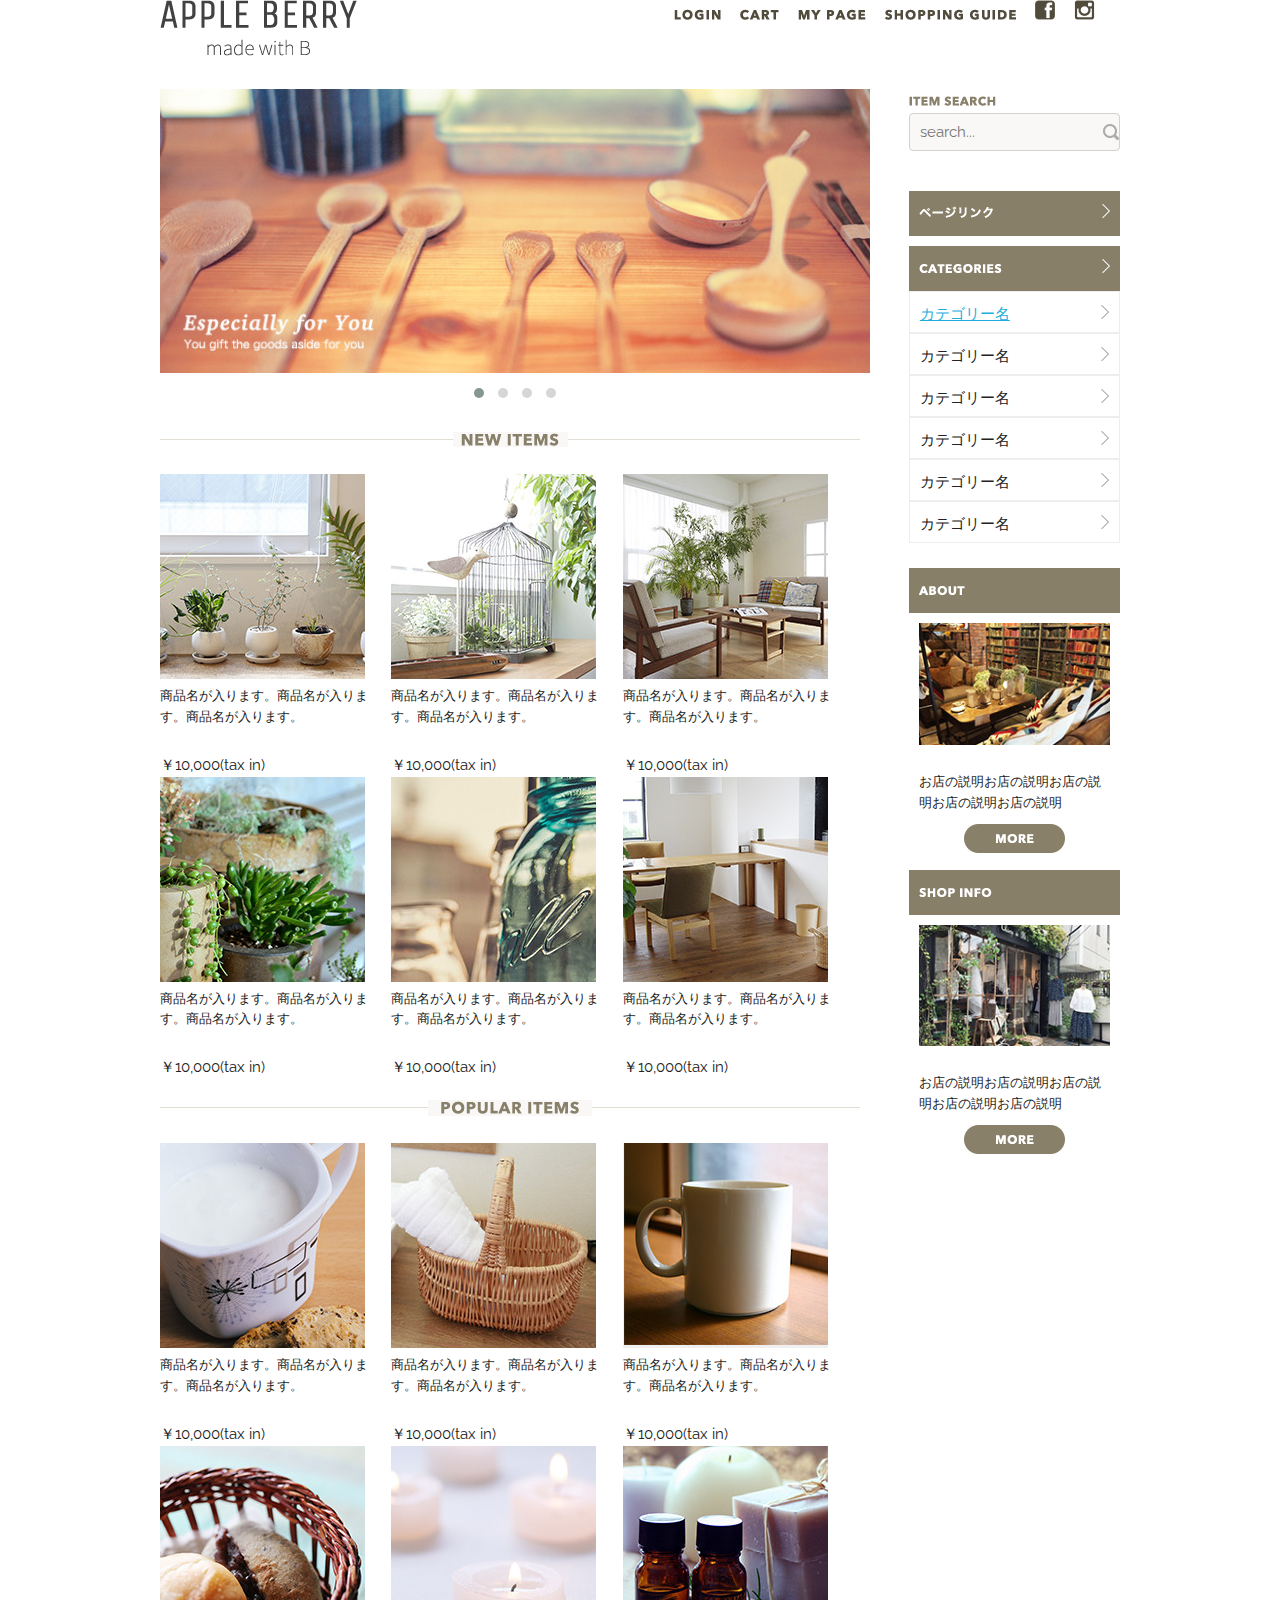
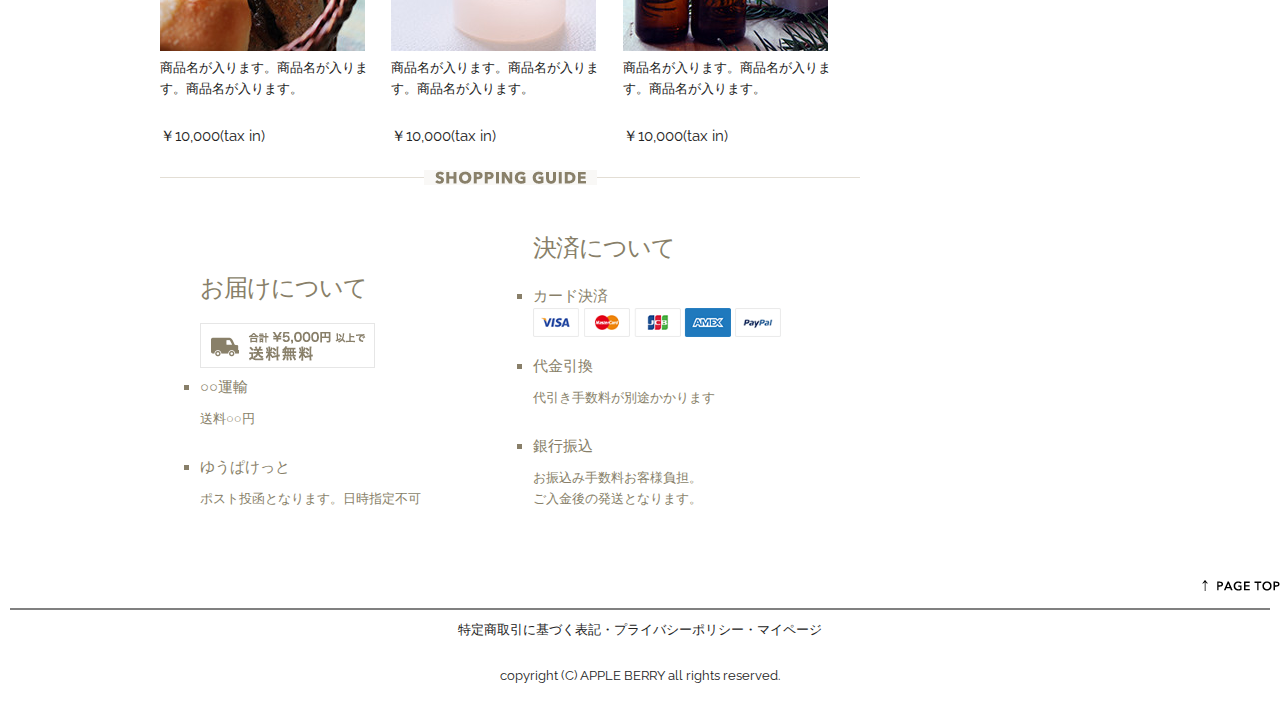
==== index.html @ 7ee8be61 "lesson9 up" ====
<!DOCTYPE html>
<html lang="ja">
<head>

  <!-- Basic Page Needs
  –––––––––––––––––––––––––––––––––––––––––––––––––– -->
  <meta charset="utf-8">
  <title>APPLE BERRY_toppage</title>
  <meta name="description" content="APPLE BERRY Shopping-site">
  <meta name="author" content="">

  <!-- Mobile Specific Metas
  –––––––––––––––––––––––––––––––––––––––––––––––––– -->
  <meta name="viewport" content="width=device-width, initial-scale=1">

  <!-- FONT
  –––––––––––––––––––––––––––––––––––––––––––––––––– -->
  <link href="//fonts.googleapis.com/css?family=Raleway:400,300,600" rel="stylesheet" type="text/css">

  <!-- CSS
  –––––––––––––––––––––––––––––––––––––––––––––––––– -->
  <link rel="stylesheet" href="css/normalize.css">
  <link rel="stylesheet" href="css/skeleton.css">
  <link rel="stylesheet" href="css/shopping.css">

  <!-- Favicon
  –––––––––––––––––––––––––––––––––––––––––––––––––– -->
  <link rel="icon" type="image/png" href="images/favicon.png">
  
 <!-- Owl Carousel CSS -->  
<link rel="stylesheet" href="owlcarousel/assets/owl.carousel.min.css">
<link rel="stylesheet" href="owlcarousel/assets/owl.theme.default.min.css">

<!-- JQ-->
<script type="text/javascript" src="https://ajax.googleapis.com/ajax/libs/jquery/1.10.2/jquery.min.js"></script>
<!-- Owl Carousel JS -->
  <script src="owlcarousel/owl.carousel.min.js"></script>
<!-- js-->
  <script src="shopping.js"></script>

</head>



<body>
<header>
  <div id="header_in" class="container">
    <div class="row">
      
    <div class="six columns logo">
      <h1><a href="index.html"><img class="u-max-full-width" src="images/top/logo.png" alt="APPLE BERRY" srcset="images/top_sp/logo@2x.png" /></a></h1>
        </div>
        
        
    <div class="six columns menu">
      
      <div class="pc_menu">
        <ul class="pc_menu_li">
            <li class="menubar"><img src="images/top/menu_login.png" alt="login"></li>
            <li class="menubar"><img src="images/top/menu_cart.png" alt="cart"></li>
            <li class="menubar"><img src="images/top/menu_mypage.png" alt="mypage"></li>
            <li class="menubar"><img src="images/top/menu_guide.png" alt="guide"></li>
            <li class="menubar"><img src="images/top/facebook.png" alt="facebook"></li>
            <li class="menubar"><img src="images/top/insta.png" alt="instagram"></li>
          </ul>
      </div>
      
      <div class="sp_menu">
        <ul class="sp_menu_li">
       <li class="menubar"><img src="images/top_sp/fb@2x.png" alt="facebook"></li>
       <li class="menubar"><img src="images/top_sp/insta@2x.png" alt="instagram"></li>
       <li class="menubar"><img src="images/top_sp/menu_icon@2x.png" alt="menu"></li>
      </ul>
      </div>
      
    </div> <!-- menu-->
    </div>
  </div>
 
 
    <div class="container">
    <div class="row">
    <div id="main_contents" class="nine columns">
      
      <div class="owl-carousel owl-theme">
      <div id="main_cover"><img src="images/top/ca_banner.jpg" alt="main_cover"></div>
      <div id="main_cover"><img src="images/top/ca_banner.jpg" alt="main_cover"></div>
      <div id="main_cover"><img src="images/top/ca_banner.jpg" alt="main_cover"></div>
      <div id="main_cover"><img src="images/top/ca_banner.jpg" alt="main_cover"></div>
      </div> <!--owl-->
      
      <div id="pc_new_items">
         <img src="images/top/title_newitems.png" alt="new_items">
      </div>
      
     <div id="sp_new_items">
         <img src="images/top_sp/title_new_item@2x.png" alt="new_items">
      </div>
      
          
     <div id="new_itempics">
     <div class="items_pic1">
        <img class="u-max-full-width" src="images/top/item_01.jpg" alt="商品1">
        <p>商品名が入ります。商品名が入ります。商品名が入ります。</p>
        <div class="price_tag">￥10,000(tax in)</div>
      </div>
      
      <div class="items_pic1">
        <img class="u-max-full-width" src="images/top/item_02.jpg" alt="商品2">
        <p>商品名が入ります。商品名が入ります。商品名が入ります。</p>
        <div class="price_tag">￥10,000(tax in)</div>
      </div>
      
        <div class="items_pic1">
        <img class="u-max-full-width" src="images/top/item_03.jpg" alt="商品3">

        <p>商品名が入ります。商品名が入ります。商品名が入ります。</p>
        <div class="price_tag">￥10,000(tax in)</div>
        </div>
     
     <!-- 2段目 -->
     <div class="items_pic2">
        <img class="u-max-full-width" src="images/top/item_04.jpg" alt="商品4">

        <p>商品名が入ります。商品名が入ります。商品名が入ります。</p>
        <div class="price_tag">￥10,000(tax in)</div>
      </div>
      
      <div class="items_pic2">
        <img class="u-max-full-width" src="images/top/item_05.jpg" alt="商品5">

        <p>商品名が入ります。商品名が入ります。商品名が入ります。</p>
        <div class="price_tag">￥10,000(tax in)</div>
      </div>
        
        <div class="items_pic2">
        <img class="u-max-full-width" src="images/top/item_06.jpg" alt="商品6">

        <p>商品名が入ります。商品名が入ります。商品名が入ります。</p>
        <div class="price_tag">￥10,000(tax in)</div>
        </div>
     </div> <!-- newitempics -->
      
      
      <div id="pc_popular_items">
          <img src="images/top/title_popular.png" alt="popular_items">
          </div>
          
      <div id="sp_popular_items">
         <img src="images/top_sp/title_popular@2x.png" alt="popular_items">
      </div>
          
     <div id="popular_itempics">
     <div class="popular_pic1">
        <img class="u-max-full-width" src="images/top/item_07.jpg" alt="商品7">

        <p>商品名が入ります。商品名が入ります。商品名が入ります。</p>
        <div class="price_tag">￥10,000(tax in)</div>
      </div>
      
      <div class="popular_pic1">
        <img class="u-max-full-width" src="images/top/item_08.jpg" alt="商品8">

        <p>商品名が入ります。商品名が入ります。商品名が入ります。</p>
        <div class="price_tag">￥10,000(tax in)</div>
      </div>
      
        <div class="popular_pic1">
        <img class="u-max-full-width" src="images/top/item_09.jpg" alt="商品9">

        <p>商品名が入ります。商品名が入ります。商品名が入ります。</p>
        <div class="price_tag">￥10,000(tax in)</div>
       </div>
       
     <!-- 2段目 -->
     <div class="popular_pic2">
        <img class="u-max-full-width" src="images/top/item_10.jpg" alt="商品10">

        <p>商品名が入ります。商品名が入ります。商品名が入ります。</p>
        <div class="price_tag">￥10,000(tax in)</div>
      </div>
      
      <div class="popular_pic2"> 
        <img class="u-max-full-width" src="images/top/item_11.jpg" alt="商品11">

        <p>商品名が入ります。商品名が入ります。商品名が入ります。</p>
        <div class="price_tag">￥10,000(tax in)</div>
      </div>
      
        <div class="popular_pic2">
        <img class="u-max-full-width" src="images/top/item_12.jpg" alt="商品12">

        <p>商品名が入ります。商品名が入ります。商品名が入ります。</p>
        <div class="price_tag">￥10,000(tax in)</div>
        </div>
        
     </div> <!-- popularitempics -->
      
      
      <div id="pc_shopping_guide">
          <img src="images/top/title_guide.png" alt="guide">
          </div>
          
      <div id="sp_shopping_guide">
         <img src="images/top_sp/title_guide@2x.png" alt="guide">
      </div>
          
          <div class="sent">
            <h3 class="guidetitle">お届けについて</h3>
            <img class="u-max-full-width" src="images/top/otodoke_banner.png" alt="otodoke">
            
            <ul class="li_square">
              <li>○○運輸</li>
              <p>送料○○円</p>
              
              <li>ゆうぱけっと</li>
              <p>ポスト投函となります。日時指定不可</p>
            </ul>
          </div>
          
          <div class="pay">
            <h3 class="guidetitle">決済について</h3>
            <ul class="li_square">
              <li>カード決済
              <div><img class="u-max-full-width" src="images/top/cards.png" alt="cards"></div>
              </li>
              <li>代金引換</li>
              <p>代引き手数料が別途かかります</p>
              <li>銀行振込</li>
              <p>お振込み手数料お客様負担。<br>
              ご入金後の発送となります。</p>
            </ul>
          </div>
          
      
      </div>  <!-- main_contents-->
      
      

    <div id="side_bar" class="three columns">
      
      <div id="itemserch">
        <div class="searchpic">
        <img src="images/top/itemserch.png" alt="search"></div>
        <form id="search" action="">
        <input id="searchInput" class="u-full-width" placeholder="search..." type="text">
        <input class="button-primary" style="display:none;" value="Submit" type="submit">
        </form>
        </div>
        
        
      <div id="pagelink">
      <div class="linkpic">
      <img src="images/top/pagelink.png" alt="link"></div>
      <div class="nextpic">
      <img src="images/top/next_icon.png" alt="next"></div>
      </div>
      
      
      <div id="categories">
        
      <div id="catego">
          <div class="categoriespic">
          <img src="images/top/categories.png" alt="link"></div>
          <div class="nextpic">
          <img src="images/top/next_icon.png" alt="next"></div>
      </div>
      
      <ul class="catego_li">    
      <li class="catebox"><a href="list.html">カテゴリー名 
      <div class="nextgray">
          <img src="images/top/next_icon_gray.png" alt="nextgray"></div>
      </a></li>
      <li class="catebox">カテゴリー名 
      <div class="nextgray">
          <img src="images/top/next_icon_gray.png" alt="nextgray"></div>
      </li>
      <li class="catebox">カテゴリー名 
      <div class="nextgray">
          <img src="images/top/next_icon_gray.png" alt="nextgray"></div>
      </li>
      <li class="catebox">カテゴリー名 
      <div class="nextgray">
          <img src="images/top/next_icon_gray.png" alt="nextgray"></div>
      </li>
      <li class="catebox">カテゴリー名 
      <div class="nextgray">
          <img src="images/top/next_icon_gray.png" alt="nextgray"></div>
      </li>
      <li class="catebox">カテゴリー名 
      <div class="nextgray">
          <img src="images/top/next_icon_gray.png" alt="nextgray"></div>
      </li>
      </ul>
      </div>


      <div id="about">
      <div id="about_bar">
        <div class="aboutmenu">
        <img src="images/top/about.png" alt="about"></div>
        </div>
        <div class="aboutpic">
        <img class="u-max-full-width" src="images/top/about_img.jpg" alt="aboutimg"></div>
            <p class="aboutp">お店の説明お店の説明お店の説明お店の説明お店の説明</p>
        <div class="more">
        <img class="u-max-full-width" src="images/top/more_btn.png" alt="more"></div>
      </div>
      
      <div id="shopinfo">
        
      <div id="shopinfo_bar">
        <div class="shopinfomenu">
        <img src="images/top/shop_info.png" alt="shopinfo"></div>
        </div>
        <div class="shoppic">
        <img class="u-max-full-width" src="images/top/shopinfo_img.jpg" alt="shopimg"></div>
            <p class="shopp">お店の説明お店の説明お店の説明お店の説明お店の説明</p>
        <div class="more">
        <img class="u-max-full-width" src="images/top/more_btn.png" alt="more"></div>
      </div>
      
      
      </div>  <!-- side_bar-->

      
      </div>  <!-- row -->
      </div>  <!-- contents-->

</header>



<footer>
  <div class="row">
  <div id="footerzone" class="twelve columns">
  
      
        <div id="pagetop"><a href="#header_in">
          <img class="u-max-full-width" src="images/top/pagetop.png" alt="pagetop"></a>
        </div>
        
        <div class="footborder"></div>
        
        <p class="navi">特定商取引に基づく表記・プライバシーポリシー・マイページ</p>
  
        <p class="copy">copyright (C) APPLE BERRY all rights reserved.</p>


</div>  <!-- columns -->
</div> <!-- row -->
</footer>


</body>
</html>
---- css/skeleton.css ----
/*
* Skeleton V2.0.4
* Copyright 2014, Dave Gamache
* www.getskeleton.com
* Free to use under the MIT license.
* http://www.opensource.org/licenses/mit-license.php
* 12/29/2014
*/


/* Table of contents
––––––––––––––––––––––––––––––––––––––––––––––––––
- Grid
- Base Styles
- Typography
- Links
- Buttons
- Forms
- Lists
- Code
- Tables
- Spacing
- Utilities
- Clearing
- Media Queries
*/


/* Grid
–––––––––––––––––––––––––––––––––––––––––––––––––– */
.container {
  position: relative;
  width: 100%;
  max-width: 960px;
  margin: 0 auto;
  padding: 0 20px;
  box-sizing: border-box; }
.column,
.columns {
  width: 100%;
  float: left;
  box-sizing: border-box; }

/* For devices larger than 400px */
@media (min-width: 400px) {
  .container {
    width: 85%;
    padding: 0; }
}

/* For devices larger than 550px */
@media (min-width: 550px) {
  .container {
    width: 80%; }
  .column,
  .columns {
    margin-left: 4%; }
  .column:first-child,
  .columns:first-child {
    margin-left: 0; }

  .one.column,
  .one.columns                    { width: 4.66666666667%; }
  .two.columns                    { width: 13.3333333333%; }
  .three.columns                  { width: 22%;            }
  .four.columns                   { width: 30.6666666667%; }
  .five.columns                   { width: 39.3333333333%; }
  .six.columns                    { width: 48%;            }
  .seven.columns                  { width: 56.6666666667%; }
  .eight.columns                  { width: 65.3333333333%; }
  .nine.columns                   { width: 74.0%;          }
  .ten.columns                    { width: 82.6666666667%; }
  .eleven.columns                 { width: 91.3333333333%; }
  .twelve.columns                 { width: 100%; margin-left: 0; }

  .one-third.column               { width: 30.6666666667%; }
  .two-thirds.column              { width: 65.3333333333%; }

  .one-half.column                { width: 48%; }

  /* Offsets */
  .offset-by-one.column,
  .offset-by-one.columns          { margin-left: 8.66666666667%; }
  .offset-by-two.column,
  .offset-by-two.columns          { margin-left: 17.3333333333%; }
  .offset-by-three.column,
  .offset-by-three.columns        { margin-left: 26%;            }
  .offset-by-four.column,
  .offset-by-four.columns         { margin-left: 34.6666666667%; }
  .offset-by-five.column,
  .offset-by-five.columns         { margin-left: 43.3333333333%; }
  .offset-by-six.column,
  .offset-by-six.columns          { margin-left: 52%;            }
  .offset-by-seven.column,
  .offset-by-seven.columns        { margin-left: 60.6666666667%; }
  .offset-by-eight.column,
  .offset-by-eight.columns        { margin-left: 69.3333333333%; }
  .offset-by-nine.column,
  .offset-by-nine.columns         { margin-left: 78.0%;          }
  .offset-by-ten.column,
  .offset-by-ten.columns          { margin-left: 86.6666666667%; }
  .offset-by-eleven.column,
  .offset-by-eleven.columns       { margin-left: 95.3333333333%; }

  .offset-by-one-third.column,
  .offset-by-one-third.columns    { margin-left: 34.6666666667%; }
  .offset-by-two-thirds.column,
  .offset-by-two-thirds.columns   { margin-left: 69.3333333333%; }

  .offset-by-one-half.column,
  .offset-by-one-half.columns     { margin-left: 52%; }

}


/* Base Styles
–––––––––––––––––––––––––––––––––––––––––––––––––– */
/* NOTE
html is set to 62.5% so that all the REM measurements throughout Skeleton
are based on 10px sizing. So basically 1.5rem = 15px :) */
html {
  font-size: 62.5%; }
body {
  font-size: 1.5em; /* currently ems cause chrome bug misinterpreting rems on body element */
  line-height: 1.6;
  font-weight: 400;
  font-family: "Raleway", "HelveticaNeue", "Helvetica Neue", Helvetica, Arial, sans-serif;
  color: #222; }


/* Typography
–––––––––––––––––––––––––––––––––––––––––––––––––– */
h1, h2, h3, h4, h5, h6 {
  margin-top: 0;
  margin-bottom: 2rem;
  font-weight: 300; }
h1 { font-size: 4.0rem; line-height: 1.2;  letter-spacing: -.1rem;}
h2 { font-size: 3.6rem; line-height: 1.25; letter-spacing: -.1rem; }
h3 { font-size: 3.0rem; line-height: 1.3;  letter-spacing: -.1rem; }
h4 { font-size: 2.4rem; line-height: 1.35; letter-spacing: -.08rem; }
h5 { font-size: 1.8rem; line-height: 1.5;  letter-spacing: -.05rem; }
h6 { font-size: 1.5rem; line-height: 1.6;  letter-spacing: 0; }

/* Larger than phablet */
@media (min-width: 550px) {
  h1 { font-size: 5.0rem; }
  h2 { font-size: 4.2rem; }
  h3 { font-size: 3.6rem; }
  h4 { font-size: 3.0rem; }
  h5 { font-size: 2.4rem; }
  h6 { font-size: 1.5rem; }
}

p {
  margin-top: 0; }


/* Links
–––––––––––––––––––––––––––––––––––––––––––––––––– */
a {
  color: #1EAEDB; }
a:hover {
  color: #0FA0CE; }


/* Buttons
–––––––––––––––––––––––––––––––––––––––––––––––––– */
.button,
button,
input[type="submit"],
input[type="reset"],
input[type="button"] {
  display: inline-block;
  height: 38px;
  padding: 0 30px;
  color: #555;
  text-align: center;
  font-size: 11px;
  font-weight: 600;
  line-height: 38px;
  letter-spacing: .1rem;
  text-transform: uppercase;
  text-decoration: none;
  white-space: nowrap;
  background-color: transparent;
  border-radius: 4px;
  border: 1px solid #bbb;
  cursor: pointer;
  box-sizing: border-box; }
.button:hover,
button:hover,
input[type="submit"]:hover,
input[type="reset"]:hover,
input[type="button"]:hover,
.button:focus,
button:focus,
input[type="submit"]:focus,
input[type="reset"]:focus,
input[type="button"]:focus {
  color: #333;
  border-color: #888;
  outline: 0; }
.button.button-primary,
button.button-primary,
input[type="submit"].button-primary,
input[type="reset"].button-primary,
input[type="button"].button-primary {
  color: #FFF;
  background-color: #33C3F0;
  border-color: #33C3F0; }
.button.button-primary:hover,
button.button-primary:hover,
input[type="submit"].button-primary:hover,
input[type="reset"].button-primary:hover,
input[type="button"].button-primary:hover,
.button.button-primary:focus,
button.button-primary:focus,
input[type="submit"].button-primary:focus,
input[type="reset"].button-primary:focus,
input[type="button"].button-primary:focus {
  color: #FFF;
  background-color: #1EAEDB;
  border-color: #1EAEDB; }


/* Forms
–––––––––––––––––––––––––––––––––––––––––––––––––– */
input[type="email"],
input[type="number"],
input[type="search"],
input[type="text"],
input[type="tel"],
input[type="url"],
input[type="password"],
textarea,
select {
  height: 38px;
  padding: 6px 10px; /* The 6px vertically centers text on FF, ignored by Webkit */
  background-color: #fff;
  border: 1px solid #D1D1D1;
  border-radius: 4px;
  box-shadow: none;
  box-sizing: border-box; }
/* Removes awkward default styles on some inputs for iOS */
input[type="email"],
input[type="number"],
input[type="search"],
input[type="text"],
input[type="tel"],
input[type="url"],
input[type="password"],
textarea {
  -webkit-appearance: none;
     -moz-appearance: none;
          appearance: none; }
textarea {
  min-height: 65px;
  padding-top: 6px;
  padding-bottom: 6px; }
input[type="email"]:focus,
input[type="number"]:focus,
input[type="search"]:focus,
input[type="text"]:focus,
input[type="tel"]:focus,
input[type="url"]:focus,
input[type="password"]:focus,
textarea:focus,
select:focus {
  border: 1px solid #33C3F0;
  outline: 0; }
label,
legend {
  display: block;
  margin-bottom: .5rem;
  font-weight: 600; }
fieldset {
  padding: 0;
  border-width: 0; }
input[type="checkbox"],
input[type="radio"] {
  display: inline; }
label > .label-body {
  display: inline-block;
  margin-left: .5rem;
  font-weight: normal; }


/* Lists
–––––––––––––––––––––––––––––––––––––––––––––––––– */
ul {
  list-style: circle inside; }
ol {
  list-style: decimal inside; }
ol, ul {
  padding-left: 0;
  margin-top: 0; }
ul ul,
ul ol,
ol ol,
ol ul {
  margin: 1.5rem 0 1.5rem 3rem;
  font-size: 90%; }
li {
  margin-bottom: 1rem; }


/* Code
–––––––––––––––––––––––––––––––––––––––––––––––––– */
code {
  padding: .2rem .5rem;
  margin: 0 .2rem;
  font-size: 90%;
  white-space: nowrap;
  background: #F1F1F1;
  border: 1px solid #E1E1E1;
  border-radius: 4px; }
pre > code {
  display: block;
  padding: 1rem 1.5rem;
  white-space: pre; }


/* Tables
–––––––––––––––––––––––––––––––––––––––––––––––––– */
th,
td {
  padding: 12px 15px;
  text-align: left;
  border-bottom: 1px solid #E1E1E1; }
th:first-child,
td:first-child {
  padding-left: 0; }
th:last-child,
td:last-child {
  padding-right: 0; }


/* Spacing
–––––––––––––––––––––––––––––––––––––––––––––––––– */
button,
.button {
  margin-bottom: 1rem; }
input,
textarea,
select,
fieldset {
  margin-bottom: 1.5rem; }
pre,
blockquote,
dl,
figure,
table,
p,
ul,
ol,
form {
  margin-bottom: 2.5rem; }


/* Utilities
–––––––––––––––––––––––––––––––––––––––––––––––––– */
.u-full-width {
  width: 100%;
  box-sizing: border-box; }
.u-max-full-width {
  max-width: 100%;
  box-sizing: border-box; }
.u-pull-right {
  float: right; }
.u-pull-left {
  float: left; }


/* Misc
–––––––––––––––––––––––––––––––––––––––––––––––––– */
hr {
  margin-top: 3rem;
  margin-bottom: 3.5rem;
  border-width: 0;
  border-top: 1px solid #E1E1E1; }


/* Clearing
–––––––––––––––––––––––––––––––––––––––––––––––––– */

/* Self Clearing Goodness */
.container:after,
.row:after,
.u-cf {
  content: "";
  display: table;
  clear: both; }


/* Media Queries
–––––––––––––––––––––––––––––––––––––––––––––––––– */
/*
Note: The best way to structure the use of media queries is to create the queries
near the relevant code. For example, if you wanted to change the styles for buttons
on small devices, paste the mobile query code up in the buttons section and style it
there.
*/


/* Larger than mobile */
@media (min-width: 400px) {}

/* Larger than phablet (also point when grid becomes active) */
@media (min-width: 550px) {}

/* Larger than tablet */
@media (min-width: 750px) {}

/* Larger than desktop */
@media (min-width: 1000px) {}

/* Larger than Desktop HD */
@media (min-width: 1200px) {}
---- css/shopping.css ----
html {
  font-size: 62.5%; }

.pc_menu_li {
  list-style: none; }

.menubar {
  display: inline-block;
  padding-left: 15px; }

@media (max-width: 550px) {
  .pc_menu {
    display: none; } }
@media (max-width: 550px) {
  .logo {
    text-align: center; } }
.sp_menu_li {
  list-style: none;
  text-align: center; }

@media (min-width: 550px) {
  .sp_menu {
    display: none; } }
#pc_new_items {
  padding-top: 20px;
  padding-bottom: 20px; }

@media (max-width: 550px) {
  #pc_new_items {
    display: none; } }
#sp_new_items {
  text-align: center;
  padding-top: 20px;
  padding-bottom: 20px; }

@media (min-width: 550px) {
  #sp_new_items {
    display: none; } }
.items_pic1 {
  width: 32%;
  display: inline-block; }

.items_pic2 {
  width: 32%;
  display: inline-block; }

@media (max-width: 550px) {
  .items_pic1 {
    width: 45%;
    display: inline-block;
    padding: 10px; }

  .items_pic2 {
    width: 45%;
    display: inline-block;
    padding: 10px; } }
#pc_popular_items {
  padding-top: 20px;
  padding-bottom: 20px; }

@media (max-width: 550px) {
  #pc_popular_items {
    display: none; } }
#sp_popular_items {
  text-align: center;
  padding-top: 20px;
  padding-bottom: 20px; }

@media (min-width: 550px) {
  #sp_popular_items {
    display: none; } }
.popular_pic1 {
  width: 32%;
  display: inline-block; }

.popular_pic2 {
  width: 32%;
  display: inline-block; }

@media (max-width: 550px) {
  .popular_pic1 {
    width: 45%;
    display: inline-block;
    padding: 10px; }

  .popular_pic2 {
    width: 45%;
    display: inline-block;
    padding: 10px; } }
p {
  font-size: 13px;
  font-size: 1.3rem; }

#pc_shopping_guide {
  padding-top: 20px; }

@media (max-width: 550px) {
  #pc_shopping_guide {
    display: none; } }
#sp_shopping_guide {
  text-align: center;
  padding-top: 20px; }

@media (min-width: 550px) {
  #sp_shopping_guide {
    display: none; } }
.li_square {
  list-style: square;
  color: #887f69; }

.guidetitle {
  font-size: 24px;
  font-size: 2.4rem;
  color: #887f69; }

.sent {
  width: 35%;
  display: inline-block;
  margin: 40px; }

.pay {
  width: 35%;
  display: inline-block;
  margin: 40px; }

@media (max-width: 550px) {
  .sent {
    display: block;
    width: 100%; }

  .pay {
    display: block;
    width: 100%; } }
#search #searchInput {
  background-image: url(../images/top/search_icon.png);
  background-repeat: no-repeat;
  background-position: right;
  background-color: #f9f8f6; }

#pagelink {
  background-color: #887f69;
  height: 45px; }

.linkpic {
  display: inline-block;
  padding: 10px; }

.nextpic {
  text-align: center;
  display: inline-block;
  float: right;
  padding: 10px; }

#categories {
  margin: 10 0 10 0px; }

#catego {
  margin-top: 10px;
  background-color: #887f69;
  height: 45px;
  margin: 10 0 0 0; }

.categoriespic {
  display: inline-block;
  padding: 10px; }

.nextpic {
  text-align: center;
  display: inline-block;
  float: right;
  padding: 10px; }

.catebox {
  list-style: none;
  height: 20px;
  right: 2%;
  font-size: 15px;
  font-size: 1.5rem;
  border: 1px solid #eee;
  margin: 0px;
  padding: 10px; }

.nextgray {
  text-align: center;
  display: inline-block;
  float: right; }

#about {
  margin-top: 10px; }

#about_bar {
  background-color: #887f69;
  height: 45px; }

.aboutmenu {
  display: inline-block;
  padding: 10px; }

.aboutpic {
  text-align: center;
  padding: 10px; }

.aboutp {
  font-size: 13px;
  font-size: 1.3rem;
  margin: 10px; }

.more {
  text-align: center; }

@media (max-width: 550px) {
  .aboutpic {
    float: left; } }
#shopinfo {
  margin-top: 10px; }

#shopinfo_bar {
  background-color: #887f69;
  height: 45px; }

.shopinfomenu {
  display: inline-block;
  padding: 10px; }

.shoppic {
  text-align: center;
  padding: 10px; }

.shopp {
  font-size: 13px;
  font-size: 1.3rem;
  margin: 10px; }

@media (max-width: 550px) {
  .shoppic {
    float: left; } }
@media (min-width: 550px) {
  #pagetop {
    display: block;
    text-align: right; } }
@media (max-width: 550px) {
  #pagetop {
    display: block;
    text-align: center; } }
.footborder {
  border: solid;
  border-width: 1px;
  color: #808080;
  margin: 10px; }

.navi {
  text-align: center; }

.copy {
  text-align: center; }

#top_bar {
  background-color: #b0b0b0;
  padding: 10px; }

.homeicon {
  display: inline-block; }

.top_bar_p {
  color: #808080;
  display: inline; }

#top_bar_pic {
  padding: 5px; }

.items_pic3 {
  width: 32%;
  display: inline-block; }

@media (max-width: 550px) {
  .items_pic3 {
    width: 45%;
    display: inline-block;
    padding: 10px; } }
#nb_bar {
  padding-top: 20px; }

#next_bar {
  background-color: #887f69;
  width: 15%;
  display: inline-block;
  padding: 10px; }

.next_bar_p {
  color: #ffffff;
  text-align: center;
  margin: 0px; }

#cback_bar {
  background-color: #887f69;
  width: 15%;
  display: inline-block;
  padding: 10px;
  float: right; }

.back_bar_p {
  color: #ffffff;
  text-align: center;
  margin: 0px; }

#pc_recent {
  display: block;
  padding-top: 25px;
  padding-bottom: 10px; }

@media (max-width: 550px) {
  #pc_recent {
    display: none; } }
#sp_recent {
  text-align: center;
  padding-top: 20px;
  padding-bottom: 10px; }

@media (min-width: 550px) {
  #sp_recent {
    display: none; } }
.recent_pic1 {
  width: 32%;
  display: inline-block; }

@media (max-width: 550px) {
  .recent_pic1 {
    width: 45%;
    display: inline-block;
    padding: 10px; } }
.proname {
  font-size: 18px;
  font-size: 1.8rem;
  display: inline-block;
  padding: 20px;
  margin: 0px; }

.pronumb {
  display: inline-block;
  float: right;
  padding: 20px;
  margin: 0px; }

.proborder {
  border: solid;
  border-width: 1px;
  color: #e2ddd4;
  margin: 10px; }

#display_img img {
  width: 60%; }

@media (max-width: 550px) {
  #display_img img {
    width: 100%; } }
.promenu {
  list-style: none;
  display: inline-block; }

.promenu img {
  width: 103px;
  cursor: pointer; }

.cs_table {
  width: 100%;
  border-collapse: collapse; }

.cs_table th {
  width: 25%;
  padding: 6px;
  text-align: center;
  vertical-align: top;
  color: #333;
  background-color: #f9f8f6;
  border: 1px solid #b9b9b9;
  color: #887f69;
  font-size: 15px;
  font-size: 1.5rem; }

.cs_table td {
  padding: 6px;
  text-align: center;
  background-color: #fff;
  border: 1px solid #b9b9b9;
  color: #887f69;
  font-size: 15px;
  font-size: 1.5rem; }

.proborder_half {
  border: solid;
  border-width: 1px;
  width: 50%;
  color: #e2ddd4;
  margin: 10px; }

.sp_proborder {
  border: solid;
  border-width: 1px;
  color: #e2ddd4;
  margin: 10px; }

@media (max-width: 550px) {
  .proborder_half {
    display: none; } }
@media (min-width: 550px) {
  .sp_proborder {
    display: none; } }
.pricetag_red {
  color: #9d1a2d;
  font-size: 20px;
  font-size: 2rem;
  font-style: italic;
  display: inline-block; }

.tax {
  font-size: 14px;
  font-size: 1.4rem;
  font-style: italic;
  display: inline-block; }

.title_price {
  width: 32%;
  display: inline-block; }

.pricenumb {
  width: 32%;
  display: inline-block; }

.pc_addcart {
  width: 32%;
  display: inline-block; }

@media (max-width: 550px) {
  .pc_addcart {
    display: none; } }
.sp_addcart {
  text-align: center;
  padding: 20px; }

@media (min-width: 550px) {
  .sp_addcart {
    display: none; } }
.quantity {
  width: 32%;
  display: inline-block;
  padding-top: 10px;
  padding-bottom: 10px; }

.squarebox {
  border: 1px solid;
  color: #887f69;
  width: 150px;
  height: 40px;
  vertical-align: middle;
  text-align: center;
  display: inline-block;
  margin-top: 10px;
  margin-bottom: 10px; }

.title_explane {
  font-size: 18px;
  font-size: 1.8rem;
  color: #887f69;
  padding-top: 20px; }

.exborder {
  border: solid;
  border-width: 0.5px;
  color: #887f69; }

.title_explane_h3 {
  font-size: 16px;
  font-size: 1.6rem;
  color: #887f69;
  margin: 20px; }

.title_explane_p {
  color: #333333;
  font-size: 14px;
  font-size: 1.4rem; }

.cs_table_1 {
  width: 100%;
  border-collapse: collapse; }

.cs_table_1 th {
  width: 25%;
  padding: 6px;
  text-align: center;
  vertical-align: top;
  color: #333;
  background-color: #f9f8f6;
  border: 1px solid #b9b9b9;
  color: #887f69;
  font-size: 15px;
  font-size: 1.5rem; }

.cs_table_1 td {
  padding: 6px;
  text-align: center;
  background-color: #fff;
  border: 1px solid #b9b9b9;
  color: #887f69;
  font-size: 15px;
  font-size: 1.5rem; }

a:hover {
  color: #b0b0b0; }

a:visited {
  color: #9d1a2d; }

/*# sourceMappingURL=shopping.css.map */
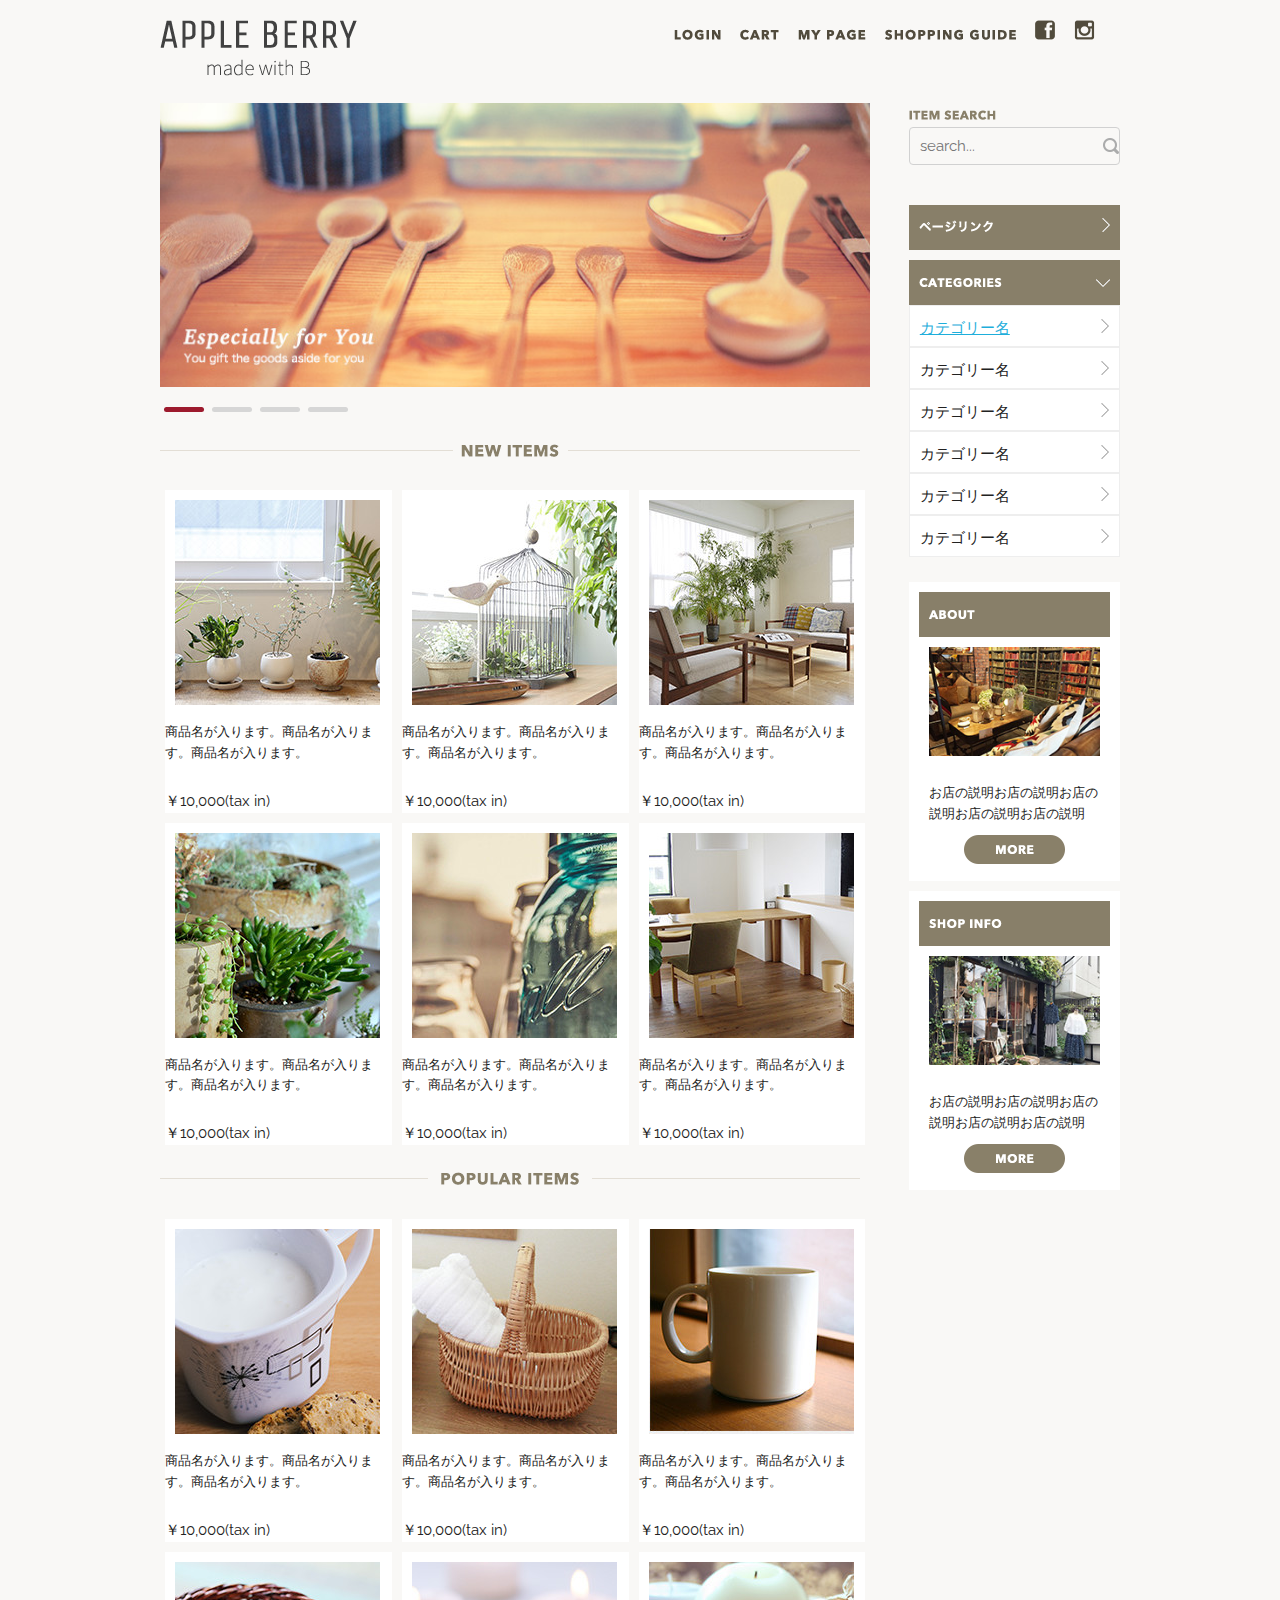
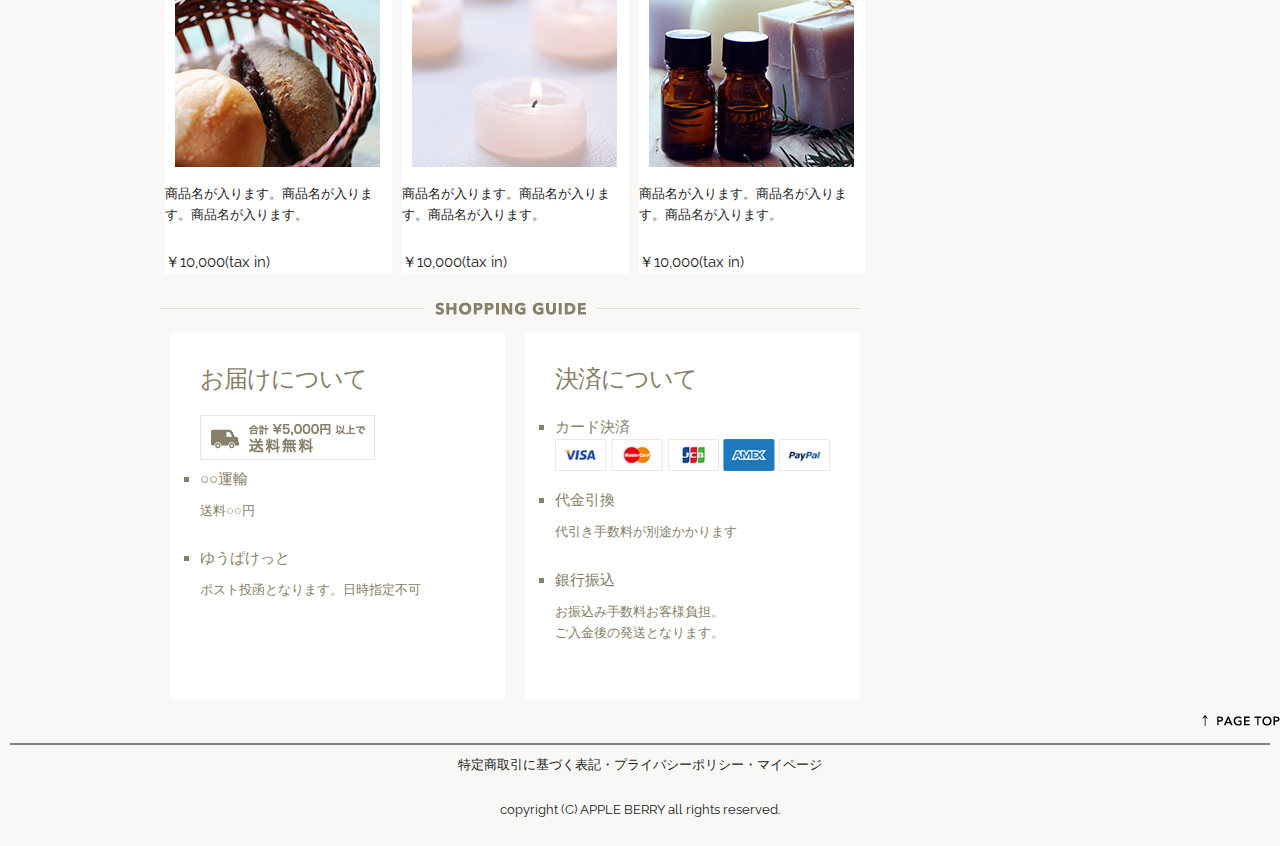
==== commit f8fee60e: "lesson9_up_2" ====
--- a/index.html
+++ b/index.html
@@ -48,7 +48,9 @@
     <div class="row">
       
     <div class="six columns logo">
-      <h1><a href="index.html"><img class="u-max-full-width" src="images/top/logo.png" alt="APPLE BERRY" srcset="images/top_sp/logo@2x.png" /></a></h1>
+      <div id="toplogo">
+        <a href="index.html"><img class="u-max-full-width" src="images/top/logo.png" alt="APPLE BERRY" srcset="images/top_sp/logo@2x.png" />
+        </a></div>
         </div>
         
         
@@ -98,48 +100,63 @@
       </div>
       
           
-     <div id="new_itempics">
+     <div id="new_itempic_1">
+       
+     <div class="itembox">
      <div class="items_pic1">
-        <img class="u-max-full-width" src="images/top/item_01.jpg" alt="商品1">
-        <p>商品名が入ります。商品名が入ります。商品名が入ります。</p>
-        <div class="price_tag">￥10,000(tax in)</div>
-      </div>
-      
+        <img class="u-max-full-width" src="images/top/item_01.jpg" alt="商品1"></div>
+        <p>商品名が入ります。商品名が入ります。商品名が入ります。</p>
+        <div class="price_tag">￥10,000(tax in)</div>
+      </div>
+      
+      <div class="itembox">
       <div class="items_pic1">
-        <img class="u-max-full-width" src="images/top/item_02.jpg" alt="商品2">
-        <p>商品名が入ります。商品名が入ります。商品名が入ります。</p>
-        <div class="price_tag">￥10,000(tax in)</div>
-      </div>
-      
+        <img class="u-max-full-width" src="images/top/item_02.jpg" alt="商品2"></div>
+        <p>商品名が入ります。商品名が入ります。商品名が入ります。</p>
+        <div class="price_tag">￥10,000(tax in)</div>
+      </div>
+      
+      
+        <div class="itembox">
         <div class="items_pic1">
-        <img class="u-max-full-width" src="images/top/item_03.jpg" alt="商品3">
-
-        <p>商品名が入ります。商品名が入ります。商品名が入ります。</p>
-        <div class="price_tag">￥10,000(tax in)</div>
-        </div>
+        <img class="u-max-full-width" src="images/top/item_03.jpg" alt="商品3"></div>
+
+        <p>商品名が入ります。商品名が入ります。商品名が入ります。</p>
+        <div class="price_tag">￥10,000(tax in)</div>
+        </div>
+        
+     </div>  <!-- newitempic_1 -->
      
      <!-- 2段目 -->
+     <div id="new_itempic_2">
+     
+     <div class="itembox">
      <div class="items_pic2">
-        <img class="u-max-full-width" src="images/top/item_04.jpg" alt="商品4">
-
-        <p>商品名が入ります。商品名が入ります。商品名が入ります。</p>
-        <div class="price_tag">￥10,000(tax in)</div>
-      </div>
-      
+        <img class="u-max-full-width" src="images/top/item_04.jpg" alt="商品4"></div>
+
+        <p>商品名が入ります。商品名が入ります。商品名が入ります。</p>
+        <div class="price_tag">￥10,000(tax in)</div>
+      </div>
+      
+      
+      <div class="itembox">
       <div class="items_pic2">
-        <img class="u-max-full-width" src="images/top/item_05.jpg" alt="商品5">
-
-        <p>商品名が入ります。商品名が入ります。商品名が入ります。</p>
-        <div class="price_tag">￥10,000(tax in)</div>
-      </div>
-        
+        <img class="u-max-full-width" src="images/top/item_05.jpg" alt="商品5"></div>
+
+        <p>商品名が入ります。商品名が入ります。商品名が入ります。</p>
+        <div class="price_tag">￥10,000(tax in)</div>
+      </div>
+        
+        <div class="itembox">
         <div class="items_pic2">
-        <img class="u-max-full-width" src="images/top/item_06.jpg" alt="商品6">
-
-        <p>商品名が入ります。商品名が入ります。商品名が入ります。</p>
-        <div class="price_tag">￥10,000(tax in)</div>
-        </div>
-     </div> <!-- newitempics -->
+        <img class="u-max-full-width" src="images/top/item_06.jpg" alt="商品6"></div>
+
+        <p>商品名が入ります。商品名が入ります。商品名が入ります。</p>
+        <div class="price_tag">￥10,000(tax in)</div>
+        </div>
+        
+     </div> <!-- newitempic_2 -->
+      
       
       
       <div id="pc_popular_items">
@@ -150,51 +167,68 @@
          <img src="images/top_sp/title_popular@2x.png" alt="popular_items">
       </div>
           
-     <div id="popular_itempics">
+          
+          
+          
+     <div id="popular_itempic_1">
+     
+     <div class="itembox"> 
      <div class="popular_pic1">
-        <img class="u-max-full-width" src="images/top/item_07.jpg" alt="商品7">
-
-        <p>商品名が入ります。商品名が入ります。商品名が入ります。</p>
-        <div class="price_tag">￥10,000(tax in)</div>
-      </div>
-      
+        <img class="u-max-full-width" src="images/top/item_07.jpg" alt="商品7"></div>
+
+        <p>商品名が入ります。商品名が入ります。商品名が入ります。</p>
+        <div class="price_tag">￥10,000(tax in)</div>
+      </div>
+      
+      <div class="itembox">
       <div class="popular_pic1">
-        <img class="u-max-full-width" src="images/top/item_08.jpg" alt="商品8">
-
-        <p>商品名が入ります。商品名が入ります。商品名が入ります。</p>
-        <div class="price_tag">￥10,000(tax in)</div>
-      </div>
-      
+        <img class="u-max-full-width" src="images/top/item_08.jpg" alt="商品8"></div>
+
+        <p>商品名が入ります。商品名が入ります。商品名が入ります。</p>
+        <div class="price_tag">￥10,000(tax in)</div>
+      </div>
+      
+      <div class="itembox">
         <div class="popular_pic1">
-        <img class="u-max-full-width" src="images/top/item_09.jpg" alt="商品9">
-
+        <img class="u-max-full-width" src="images/top/item_09.jpg" alt="商品9"></div>
         <p>商品名が入ります。商品名が入ります。商品名が入ります。</p>
         <div class="price_tag">￥10,000(tax in)</div>
        </div>
        
+       
+       </div> <!-- popularitempics_1 -->
+       
      <!-- 2段目 -->
+     
+     
+     <div id="popular_itempic_2">
+       
+     <div class="itembox">
      <div class="popular_pic2">
-        <img class="u-max-full-width" src="images/top/item_10.jpg" alt="商品10">
-
-        <p>商品名が入ります。商品名が入ります。商品名が入ります。</p>
-        <div class="price_tag">￥10,000(tax in)</div>
-      </div>
-      
+        <img class="u-max-full-width" src="images/top/item_10.jpg" alt="商品10"></div>
+
+        <p>商品名が入ります。商品名が入ります。商品名が入ります。</p>
+        <div class="price_tag">￥10,000(tax in)</div>
+      </div>
+      
+      <div class="itembox">
       <div class="popular_pic2"> 
-        <img class="u-max-full-width" src="images/top/item_11.jpg" alt="商品11">
-
-        <p>商品名が入ります。商品名が入ります。商品名が入ります。</p>
-        <div class="price_tag">￥10,000(tax in)</div>
-      </div>
-      
+        <img class="u-max-full-width" src="images/top/item_11.jpg" alt="商品11"></div>
+
+        <p>商品名が入ります。商品名が入ります。商品名が入ります。</p>
+        <div class="price_tag">￥10,000(tax in)</div>
+      </div>
+      
+      <div class="itembox">
         <div class="popular_pic2">
-        <img class="u-max-full-width" src="images/top/item_12.jpg" alt="商品12">
-
-        <p>商品名が入ります。商品名が入ります。商品名が入ります。</p>
-        <div class="price_tag">￥10,000(tax in)</div>
-        </div>
-        
-     </div> <!-- popularitempics -->
+        <img class="u-max-full-width" src="images/top/item_12.jpg" alt="商品12"></div>
+
+        <p>商品名が入ります。商品名が入ります。商品名が入ります。</p>
+        <div class="price_tag">￥10,000(tax in)</div>
+        </div>
+        
+        
+     </div> <!-- popularitempics_2 -->
       
       
       <div id="pc_shopping_guide">
@@ -204,6 +238,9 @@
       <div id="sp_shopping_guide">
          <img src="images/top_sp/title_guide@2x.png" alt="guide">
       </div>
+          
+          
+          <div id="guide">
           
           <div class="sent">
             <h3 class="guidetitle">お届けについて</h3>
@@ -232,6 +269,8 @@
             </ul>
           </div>
           
+      </div>
+      
       
       </div>  <!-- main_contents-->
       
@@ -262,8 +301,8 @@
       <div id="catego">
           <div class="categoriespic">
           <img src="images/top/categories.png" alt="link"></div>
-          <div class="nextpic">
-          <img src="images/top/next_icon.png" alt="next"></div>
+          <div class="downpic">
+          <img src="images/top/down_icon.png" alt="next"></div>
       </div>
       
       <ul class="catego_li">    
@@ -296,10 +335,12 @@
 
 
       <div id="about">
+        
       <div id="about_bar">
         <div class="aboutmenu">
         <img src="images/top/about.png" alt="about"></div>
         </div>
+        
         <div class="aboutpic">
         <img class="u-max-full-width" src="images/top/about_img.jpg" alt="aboutimg"></div>
             <p class="aboutp">お店の説明お店の説明お店の説明お店の説明お店の説明</p>
--- a/css/shopping.css
+++ b/css/shopping.css
@@ -1,5 +1,16 @@
 html {
   font-size: 62.5%; }
+
+body {
+  background-color: #f9f8f6; }
+
+#toplogo {
+  margin-top: 20px;
+  margin-bottom: 20px; }
+
+.pc_menu {
+  margin-top: 20px;
+  margin-bottom: 20px; }
 
 .pc_menu_li {
   list-style: none; }
@@ -36,24 +47,29 @@
 @media (min-width: 550px) {
   #sp_new_items {
     display: none; } }
+#new_itempic_1 {
+  display: flex; }
+
+.itembox {
+  width: 32%;
+  margin: 5px;
+  background-color: #ffffff; }
+
 .items_pic1 {
-  width: 32%;
-  display: inline-block; }
+  padding: 10px; }
+
+#new_itempic_2 {
+  display: flex; }
 
 .items_pic2 {
-  width: 32%;
-  display: inline-block; }
+  padding: 10px; }
 
 @media (max-width: 550px) {
   .items_pic1 {
-    width: 45%;
-    display: inline-block;
-    padding: 10px; }
+    width: 45%; }
 
   .items_pic2 {
-    width: 45%;
-    display: inline-block;
-    padding: 10px; } }
+    width: 45%; } }
 #pc_popular_items {
   padding-top: 20px;
   padding-bottom: 20px; }
@@ -69,24 +85,24 @@
 @media (min-width: 550px) {
   #sp_popular_items {
     display: none; } }
+#popular_itempic_1 {
+  display: flex; }
+
 .popular_pic1 {
-  width: 32%;
-  display: inline-block; }
+  padding: 10px; }
+
+#popular_itempic_2 {
+  display: flex; }
 
 .popular_pic2 {
-  width: 32%;
-  display: inline-block; }
+  padding: 10px; }
 
 @media (max-width: 550px) {
   .popular_pic1 {
-    width: 45%;
-    display: inline-block;
-    padding: 10px; }
+    width: 45%; }
 
   .popular_pic2 {
-    width: 45%;
-    display: inline-block;
-    padding: 10px; } }
+    width: 45%; } }
 p {
   font-size: 13px;
   font-size: 1.3rem; }
@@ -113,17 +129,25 @@
   font-size: 2.4rem;
   color: #887f69; }
 
+#guide {
+  display: flex; }
+
 .sent {
-  width: 35%;
-  display: inline-block;
-  margin: 40px; }
+  width: 45%;
+  padding: 30px;
+  margin: 10px;
+  background-color: #ffffff; }
 
 .pay {
-  width: 35%;
-  display: inline-block;
-  margin: 40px; }
-
-@media (max-width: 550px) {
+  width: 45%;
+  padding: 30px;
+  margin: 10px;
+  background-color: #ffffff; }
+
+@media (max-width: 550px) {
+  #guide {
+    display: block; }
+
   .sent {
     display: block;
     width: 100%; }
@@ -160,11 +184,20 @@
   height: 45px;
   margin: 10 0 0 0; }
 
+.catego_li {
+  background-color: #ffffff; }
+
 .categoriespic {
   display: inline-block;
   padding: 10px; }
 
 .nextpic {
+  text-align: center;
+  display: inline-block;
+  float: right;
+  padding: 10px; }
+
+.downpic {
   text-align: center;
   display: inline-block;
   float: right;
@@ -186,7 +219,10 @@
   float: right; }
 
 #about {
-  margin-top: 10px; }
+  margin-top: 10px;
+  margin-bottom: 10px;
+  padding: 10px;
+  background-color: #ffffff; }
 
 #about_bar {
   background-color: #887f69;
@@ -209,10 +245,17 @@
   text-align: center; }
 
 @media (max-width: 550px) {
+  #about {
+    clear: fix; }
+
   .aboutpic {
+    width: 40%;
     float: left; } }
 #shopinfo {
-  margin-top: 10px; }
+  margin-top: 10px;
+  margin-bottom: 10px;
+  padding: 10px;
+  background-color: #ffffff; }
 
 #shopinfo_bar {
   background-color: #887f69;
@@ -232,6 +275,9 @@
   margin: 10px; }
 
 @media (max-width: 550px) {
+  #shopinfo {
+    clear: both; }
+
   .shoppic {
     float: left; } }
 @media (min-width: 550px) {
@@ -258,6 +304,9 @@
   background-color: #b0b0b0;
   padding: 10px; }
 
+@media (max-width: 550px) {
+  #top_bar {
+    width: 100%; } }
 .homeicon {
   display: inline-block; }
 
@@ -268,15 +317,32 @@
 #top_bar_pic {
   padding: 5px; }
 
+@media (max-width: 550px) {
+  #top_bar_pic {
+    width: 100%; }
+
+  .topbarpic {
+    width: 100%; } }
+#list_pics_1 {
+  display: flex; }
+
+#list_pics_2 {
+  display: flex; }
+
+#list_pics_3 {
+  display: flex; }
+
+.itembox {
+  width: 32%;
+  margin: 5px;
+  background-color: #ffffff; }
+
 .items_pic3 {
-  width: 32%;
-  display: inline-block; }
+  padding: 10px; }
 
 @media (max-width: 550px) {
   .items_pic3 {
-    width: 45%;
-    display: inline-block;
-    padding: 10px; } }
+    width: 45%; } }
 #nb_bar {
   padding-top: 20px; }
 
@@ -319,14 +385,20 @@
 @media (min-width: 550px) {
   #sp_recent {
     display: none; } }
+#recent_pics {
+  display: flex; }
+
 .recent_pic1 {
-  width: 32%;
-  display: inline-block; }
+  padding: 10px; }
+
+.itembox {
+  width: 32%;
+  margin: 5px;
+  background-color: #ffffff; }
 
 @media (max-width: 550px) {
   .recent_pic1 {
     width: 45%;
-    display: inline-block;
     padding: 10px; } }
 .proname {
   font-size: 18px;
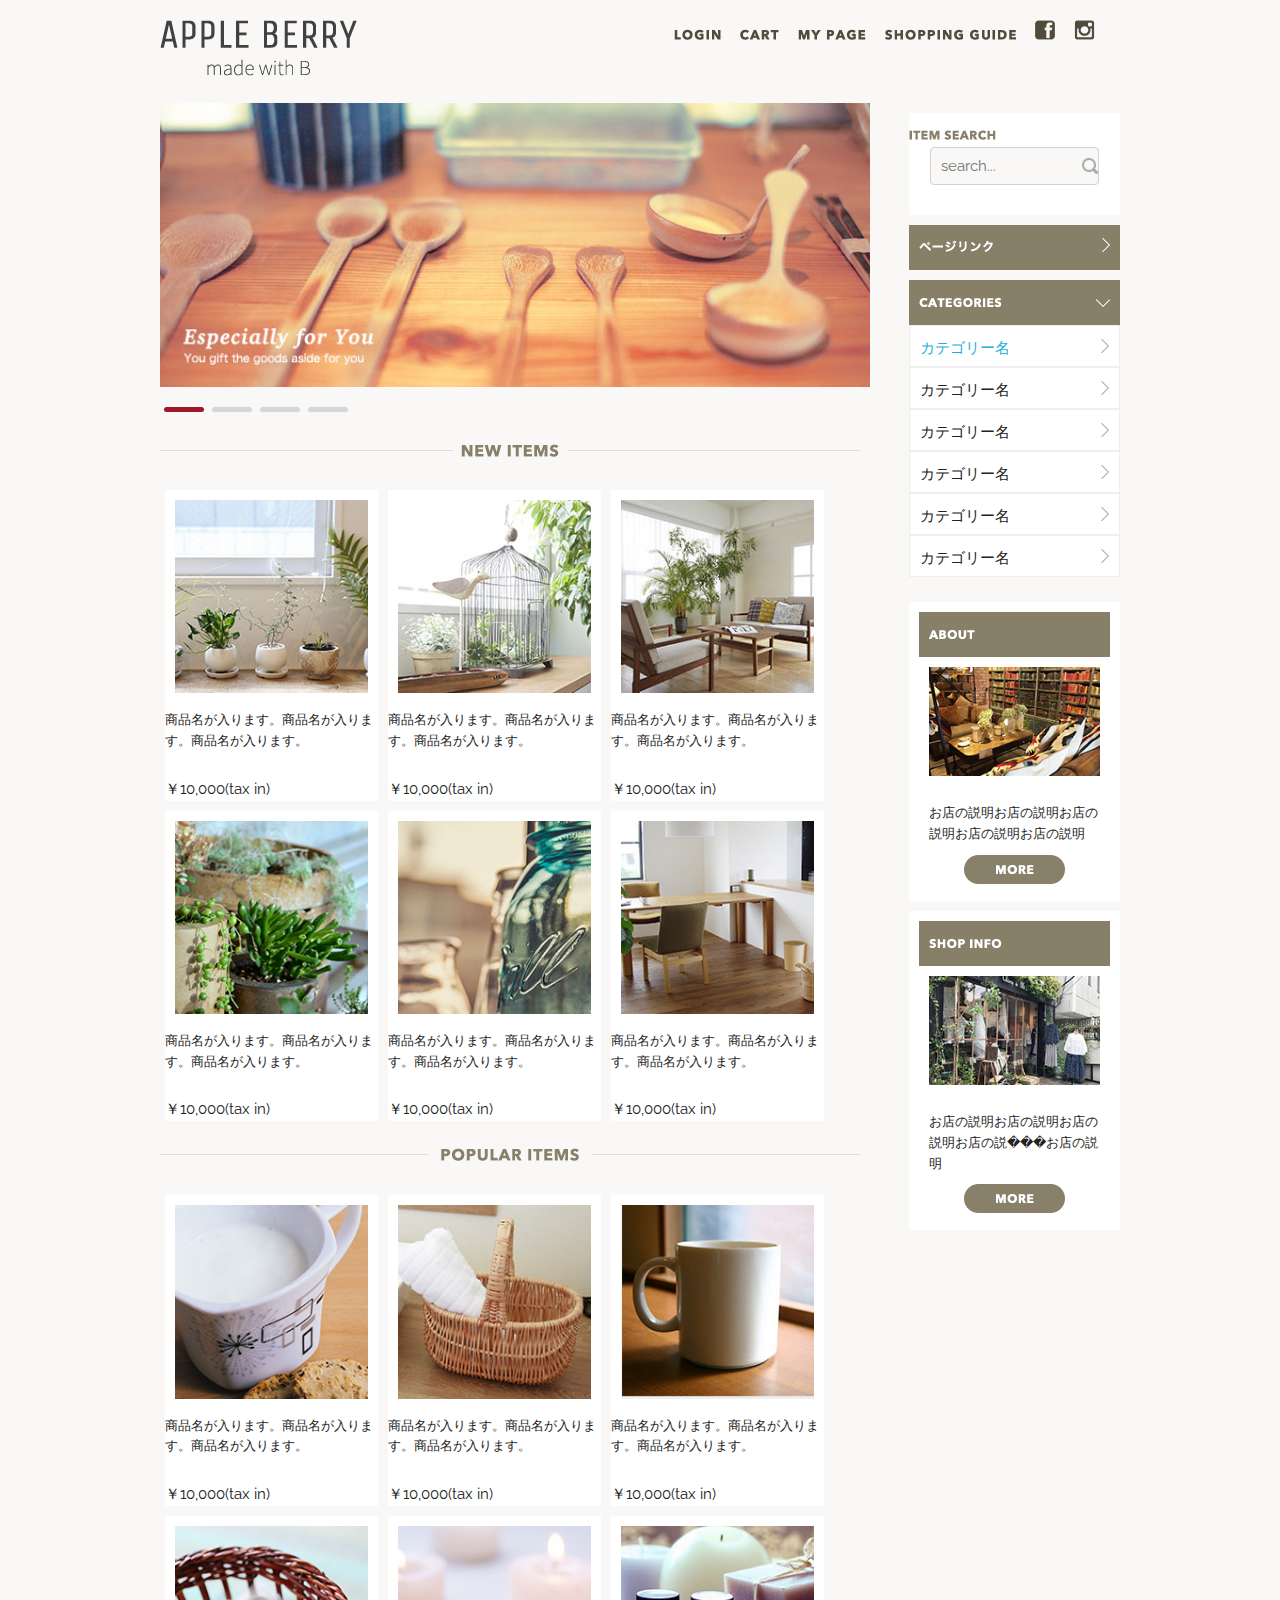
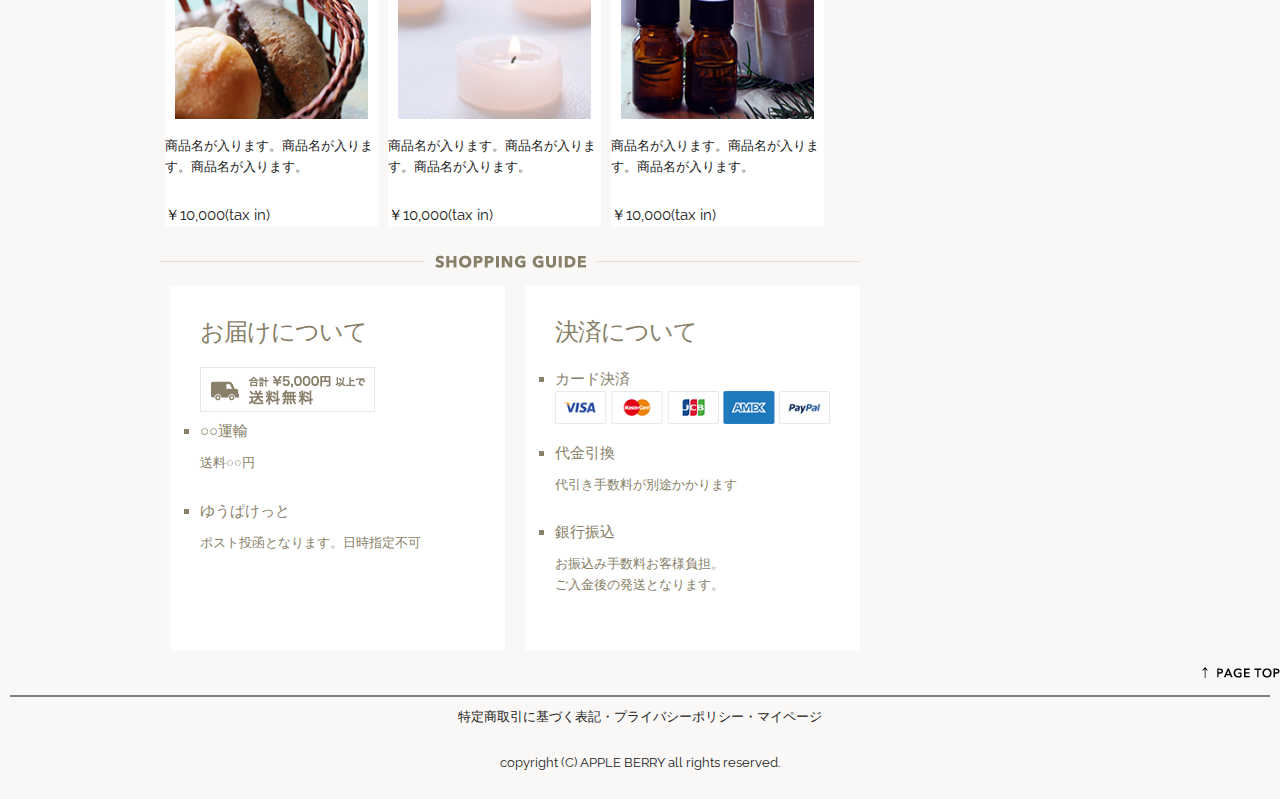
==== commit 12215a66: "lesson9 up" ====
--- a/index.html
+++ b/index.html
@@ -125,10 +125,9 @@
         <div class="price_tag">￥10,000(tax in)</div>
         </div>
         
-     </div>  <!-- newitempic_1 -->
      
      <!-- 2段目 -->
-     <div id="new_itempic_2">
+ 
      
      <div class="itembox">
      <div class="items_pic2">
@@ -155,7 +154,7 @@
         <div class="price_tag">￥10,000(tax in)</div>
         </div>
         
-     </div> <!-- newitempic_2 -->
+     </div> <!-- newitempic_1 -->
       
       
       
@@ -195,13 +194,11 @@
         <div class="price_tag">￥10,000(tax in)</div>
        </div>
        
-       
-       </div> <!-- popularitempics_1 -->
+      
        
      <!-- 2段目 -->
      
      
-     <div id="popular_itempic_2">
        
      <div class="itembox">
      <div class="popular_pic2">
@@ -228,7 +225,7 @@
         </div>
         
         
-     </div> <!-- popularitempics_2 -->
+     </div> <!-- popularitempics_1 -->
       
       
       <div id="pc_shopping_guide">
@@ -356,7 +353,7 @@
         </div>
         <div class="shoppic">
         <img class="u-max-full-width" src="images/top/shopinfo_img.jpg" alt="shopimg"></div>
-            <p class="shopp">お店の説明お店の説明お店の説明お店の説明お店の説明</p>
+            <p class="shopp">お店の説明お店の説明お店の説明お店の説���お店の説明</p>
         <div class="more">
         <img class="u-max-full-width" src="images/top/more_btn.png" alt="more"></div>
       </div>
--- a/css/shopping.css
+++ b/css/shopping.css
@@ -48,28 +48,39 @@
   #sp_new_items {
     display: none; } }
 #new_itempic_1 {
-  display: flex; }
+  display: flex;
+  flex-wrap: wrap; }
 
 .itembox {
-  width: 32%;
+  width: 40%;
   margin: 5px;
   background-color: #ffffff; }
 
 .items_pic1 {
   padding: 10px; }
 
-#new_itempic_2 {
-  display: flex; }
-
 .items_pic2 {
   padding: 10px; }
 
 @media (max-width: 550px) {
+  #new_itempic_1 {
+    display: flex;
+    flex-wrap: wrap; }
+
+  .itembox {
+    width: 40%;
+    margin: 5px;
+    background-color: #ffffff; }
+
   .items_pic1 {
-    width: 45%; }
+    padding: 0px; }
+
+  #new_itempic_2 {
+    display: flex;
+    flex-wrap: wrap; }
 
   .items_pic2 {
-    width: 45%; } }
+    padding: 0px; } }
 #pc_popular_items {
   padding-top: 20px;
   padding-bottom: 20px; }
@@ -86,23 +97,25 @@
   #sp_popular_items {
     display: none; } }
 #popular_itempic_1 {
-  display: flex; }
-
+  display: flex;
+  flex-wrap: wrap; }
+
+@media (max-width: 550px) {
+  #popular_itempic_1 {
+    display: flex;
+    flex-wrap: wrap; } }
 .popular_pic1 {
   padding: 10px; }
 
-#popular_itempic_2 {
-  display: flex; }
-
 .popular_pic2 {
   padding: 10px; }
 
 @media (max-width: 550px) {
   .popular_pic1 {
-    width: 45%; }
+    padding: 0px; }
 
   .popular_pic2 {
-    width: 45%; } }
+    padding: 0px; } }
 p {
   font-size: 13px;
   font-size: 1.3rem; }
@@ -155,11 +168,25 @@
   .pay {
     display: block;
     width: 100%; } }
+#itemserch {
+  background-color: #ffffff;
+  padding-top: 10px;
+  padding-bottom: 5px;
+  margin-top: 10px;
+  margin-bottom: 10px; }
+
 #search #searchInput {
   background-image: url(../images/top/search_icon.png);
   background-repeat: no-repeat;
   background-position: right;
   background-color: #f9f8f6; }
+
+#search {
+  text-align: center; }
+
+#searchInput {
+  width: 80%;
+  margin: 0px; }
 
 #pagelink {
   background-color: #887f69;
@@ -324,14 +351,12 @@
   .topbarpic {
     width: 100%; } }
 #list_pics_1 {
-  display: flex; }
-
-#list_pics_2 {
-  display: flex; }
-
-#list_pics_3 {
-  display: flex; }
-
+  display: flex;
+  flex-wrap: wrap; }
+
+@media (max-width: 550px) {
+  display: flex;
+  flex-wrap: wrap; }
 .itembox {
   width: 32%;
   margin: 5px;
@@ -342,7 +367,7 @@
 
 @media (max-width: 550px) {
   .items_pic3 {
-    width: 45%; } }
+    padding: 0px; } }
 #nb_bar {
   padding-top: 20px; }
 
@@ -392,14 +417,25 @@
   padding: 10px; }
 
 .itembox {
-  width: 32%;
+  width: 30%;
   margin: 5px;
   background-color: #ffffff; }
 
 @media (max-width: 550px) {
+  #recent_pics {
+    display: flex;
+    flex-wrap: wrap; } }
+@media (max-width: 550px) {
+  .itembox {
+    width: 45%; } }
+@media (max-width: 550px) {
   .recent_pic1 {
-    width: 45%;
-    padding: 10px; } }
+    padding: 0px; } }
+#products {
+  background-color: #ffffff;
+  margin-top: 10px;
+  padding: 10px; }
+
 .proname {
   font-size: 18px;
   font-size: 1.8rem;
@@ -419,19 +455,23 @@
   color: #e2ddd4;
   margin: 10px; }
 
-#display_img img {
-  width: 60%; }
+#productspage_img {
+  display: flex; }
 
 @media (max-width: 550px) {
   #display_img img {
     width: 100%; } }
+#list_img {
+  display: flex;
+  flex-wrap: wrap; }
+
 .promenu {
   list-style: none;
-  display: inline-block; }
+  width: 50%; }
 
 .promenu img {
-  width: 103px;
-  cursor: pointer; }
+  cursor: pointer;
+  width: 80%; }
 
 .cs_table {
   width: 100%;
@@ -582,4 +622,13 @@
 a:visited {
   color: #9d1a2d; }
 
+a {
+  text-decoration: none; }
+
+a:visited {
+  text-decoration: none; }
+
+a:hover {
+  text-decoration: none; }
+
 /*# sourceMappingURL=shopping.css.map */
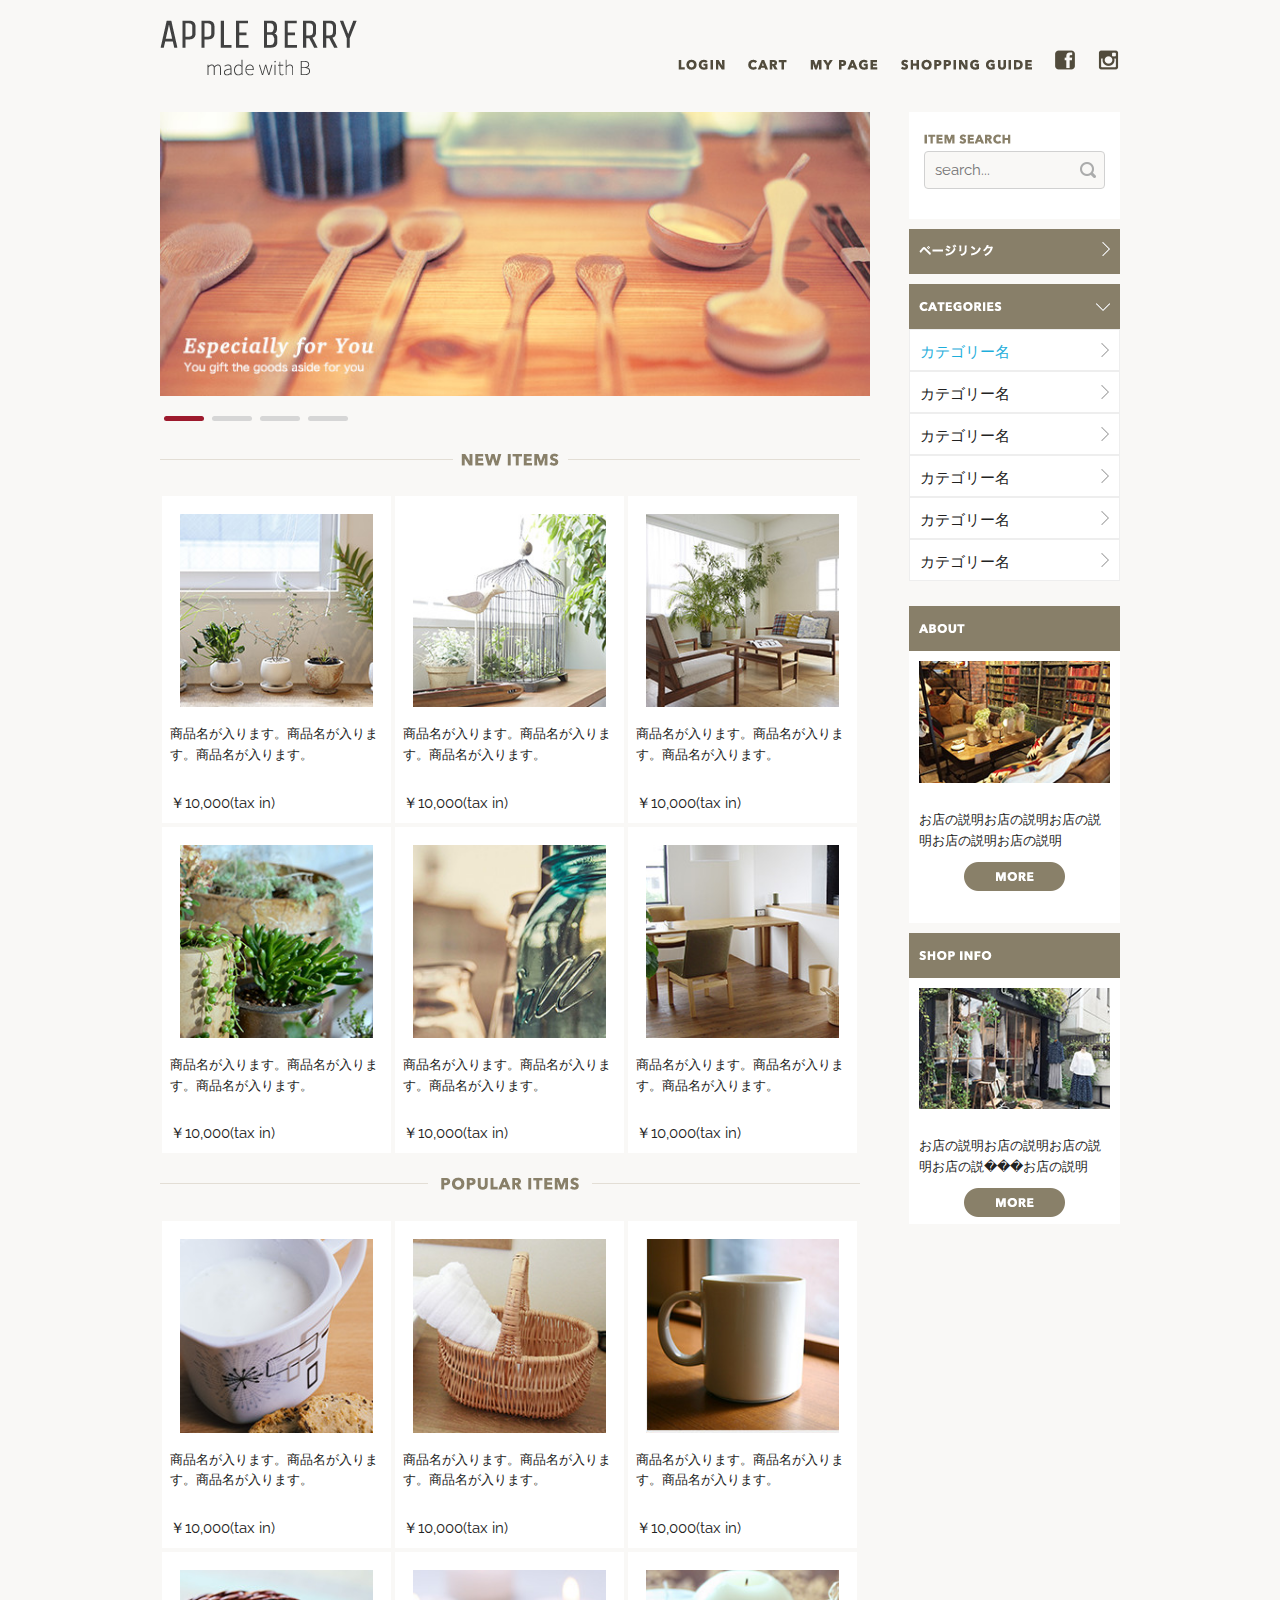
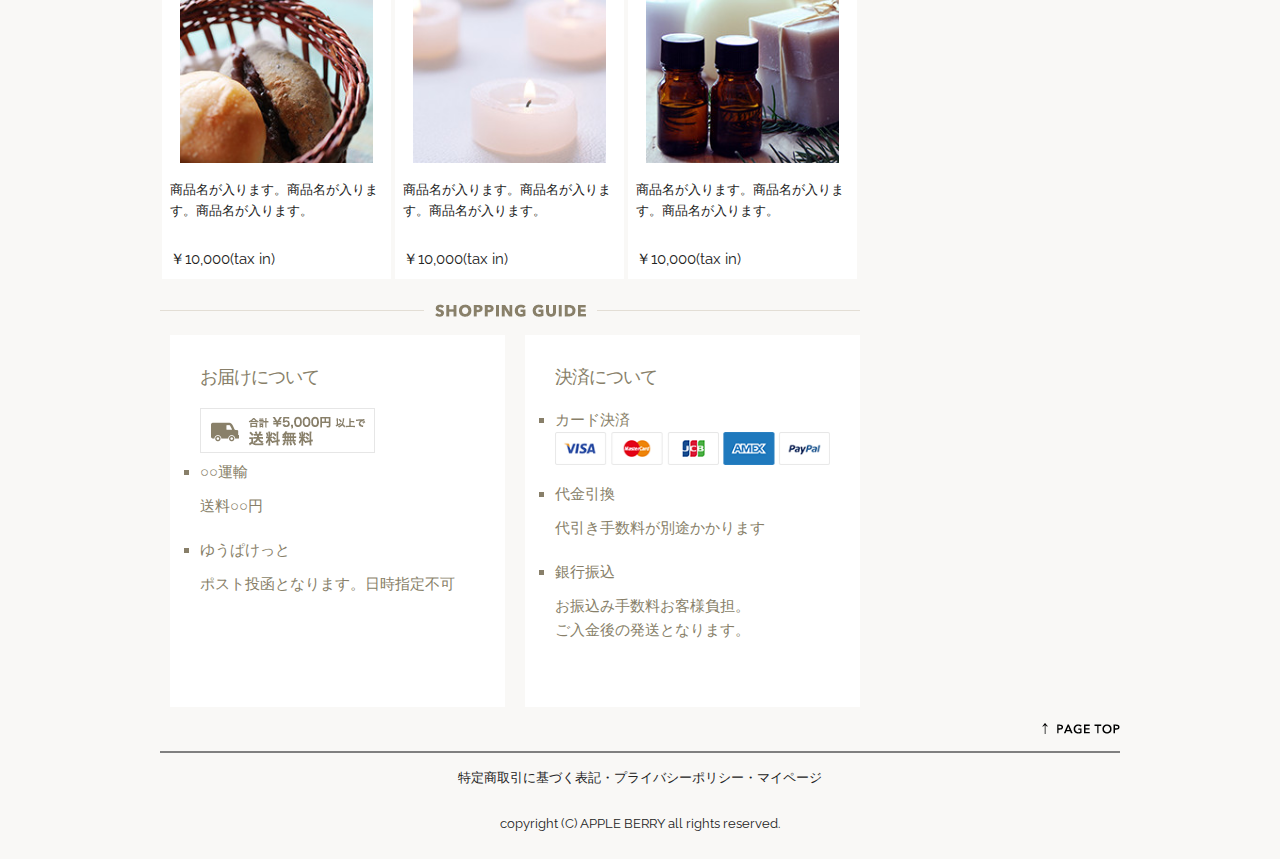
==== commit 4593cc6e: "lesson9 up3" ====
--- a/index.html
+++ b/index.html
@@ -85,14 +85,14 @@
     <div id="main_contents" class="nine columns">
       
       <div class="owl-carousel owl-theme">
-      <div id="main_cover"><img src="images/top/ca_banner.jpg" alt="main_cover"></div>
-      <div id="main_cover"><img src="images/top/ca_banner.jpg" alt="main_cover"></div>
-      <div id="main_cover"><img src="images/top/ca_banner.jpg" alt="main_cover"></div>
-      <div id="main_cover"><img src="images/top/ca_banner.jpg" alt="main_cover"></div>
+      <div class="main_cover"><img src="images/top/ca_banner.jpg" alt="main_cover"></div>
+      <div class="main_cover"><img src="images/top/ca_banner.jpg" alt="main_cover"></div>
+      <div class="main_cover"><img src="images/top/ca_banner.jpg" alt="main_cover"></div>
+      <div class="main_cover"><img src="images/top/ca_banner.jpg" alt="main_cover"></div>
       </div> <!--owl-->
       
       <div id="pc_new_items">
-         <img src="images/top/title_newitems.png" alt="new_items">
+         <img class="u-max-full-width" src="images/top/title_newitems.png" alt="new_items">
       </div>
       
      <div id="sp_new_items">
@@ -245,10 +245,10 @@
             
             <ul class="li_square">
               <li>○○運輸</li>
-              <p>送料○○円</p>
+              <li class="write"><div>送料○○円</div></li>
               
               <li>ゆうぱけっと</li>
-              <p>ポスト投函となります。日時指定不可</p>
+              <li class="write"><div>ポスト投函となります。日時指定不可</div></li>
             </ul>
           </div>
           
@@ -259,10 +259,10 @@
               <div><img class="u-max-full-width" src="images/top/cards.png" alt="cards"></div>
               </li>
               <li>代金引換</li>
-              <p>代引き手数料が別途かかります</p>
+              <li class="write"><div>代引き手数料が別途かかります</div></li>
               <li>銀行振込</li>
-              <p>お振込み手数料お客様負担。<br>
-              ご入金後の発送となります。</p>
+              <li class="write"><div>お振込み手数料お客様負担。<br>
+              ご入金後の発送となります。</div></li>
             </ul>
           </div>
           
@@ -278,7 +278,7 @@
       <div id="itemserch">
         <div class="searchpic">
         <img src="images/top/itemserch.png" alt="search"></div>
-        <form id="search" action="">
+        <form id="search" >
         <input id="searchInput" class="u-full-width" placeholder="search..." type="text">
         <input class="button-primary" style="display:none;" value="Submit" type="submit">
         </form>
@@ -371,6 +371,7 @@
 
 <footer>
   <div class="row">
+  <div class="container">
   <div id="footerzone" class="twelve columns">
   
       
@@ -386,6 +387,7 @@
 
 
 </div>  <!-- columns -->
+</div>
 </div> <!-- row -->
 </footer>
 
--- a/css/shopping.css
+++ b/css/shopping.css
@@ -9,7 +9,7 @@
   margin-bottom: 20px; }
 
 .pc_menu {
-  margin-top: 20px;
+  margin-top: 50px;
   margin-bottom: 20px; }
 
 .pc_menu_li {
@@ -17,7 +17,7 @@
 
 .menubar {
   display: inline-block;
-  padding-left: 15px; }
+  padding-left: 19px; }
 
 @media (max-width: 550px) {
   .pc_menu {
@@ -33,6 +33,7 @@
   .sp_menu {
     display: none; } }
 #pc_new_items {
+  width: 100%;
   padding-top: 20px;
   padding-bottom: 20px; }
 
@@ -82,6 +83,7 @@
   .items_pic2 {
     padding: 0px; } }
 #pc_popular_items {
+  width: 100%;
   padding-top: 20px;
   padding-bottom: 20px; }
 
@@ -138,8 +140,8 @@
   color: #887f69; }
 
 .guidetitle {
-  font-size: 24px;
-  font-size: 2.4rem;
+  font-size: 18px;
+  font-size: 1.8rem;
   color: #887f69; }
 
 #guide {
@@ -157,9 +159,14 @@
   margin: 10px;
   background-color: #ffffff; }
 
+.write {
+  list-style: none;
+  padding-bottom: 10px; }
+
 @media (max-width: 550px) {
   #guide {
-    display: block; }
+    display: flex;
+    flex-wrap: wrap; }
 
   .sent {
     display: block;
@@ -170,18 +177,17 @@
     width: 100%; } }
 #itemserch {
   background-color: #ffffff;
-  padding-top: 10px;
-  padding-bottom: 5px;
-  margin-top: 10px;
+  padding: 15px 15px 5px 15px;
   margin-bottom: 10px; }
 
 #search #searchInput {
   background-image: url(../images/top/search_icon.png);
   background-repeat: no-repeat;
-  background-position: right;
-  background-color: #f9f8f6; }
-
-#search {
+  background-position: 95% center;
+  background-color: #f9f8f6;
+  width: 100%; }
+
+form #search {
   text-align: center; }
 
 #searchInput {
@@ -248,7 +254,7 @@
 #about {
   margin-top: 10px;
   margin-bottom: 10px;
-  padding: 10px;
+  padding: 0px 0px 25px 0px;
   background-color: #ffffff; }
 
 #about_bar {
@@ -281,7 +287,6 @@
 #shopinfo {
   margin-top: 10px;
   margin-bottom: 10px;
-  padding: 10px;
   background-color: #ffffff; }
 
 #shopinfo_bar {
@@ -307,6 +312,9 @@
 
   .shoppic {
     float: left; } }
+#footer {
+  text-align: center; }
+
 @media (min-width: 550px) {
   #pagetop {
     display: block;
@@ -319,7 +327,7 @@
   border: solid;
   border-width: 1px;
   color: #808080;
-  margin: 10px; }
+  margin: 10px 0px 15px 0px; }
 
 .navi {
   text-align: center; }
@@ -328,7 +336,7 @@
   text-align: center; }
 
 #top_bar {
-  background-color: #b0b0b0;
+  background-color: #d3d3d8;
   padding: 10px; }
 
 @media (max-width: 550px) {
@@ -342,7 +350,8 @@
   display: inline; }
 
 #top_bar_pic {
-  padding: 5px; }
+  padding: 5px;
+  width: 100%; }
 
 @media (max-width: 550px) {
   #top_bar_pic {
@@ -418,8 +427,9 @@
 
 .itembox {
   width: 30%;
-  margin: 5px;
-  background-color: #ffffff; }
+  margin: 2px;
+  background-color: #ffffff;
+  padding: 8px; }
 
 @media (max-width: 550px) {
   #recent_pics {
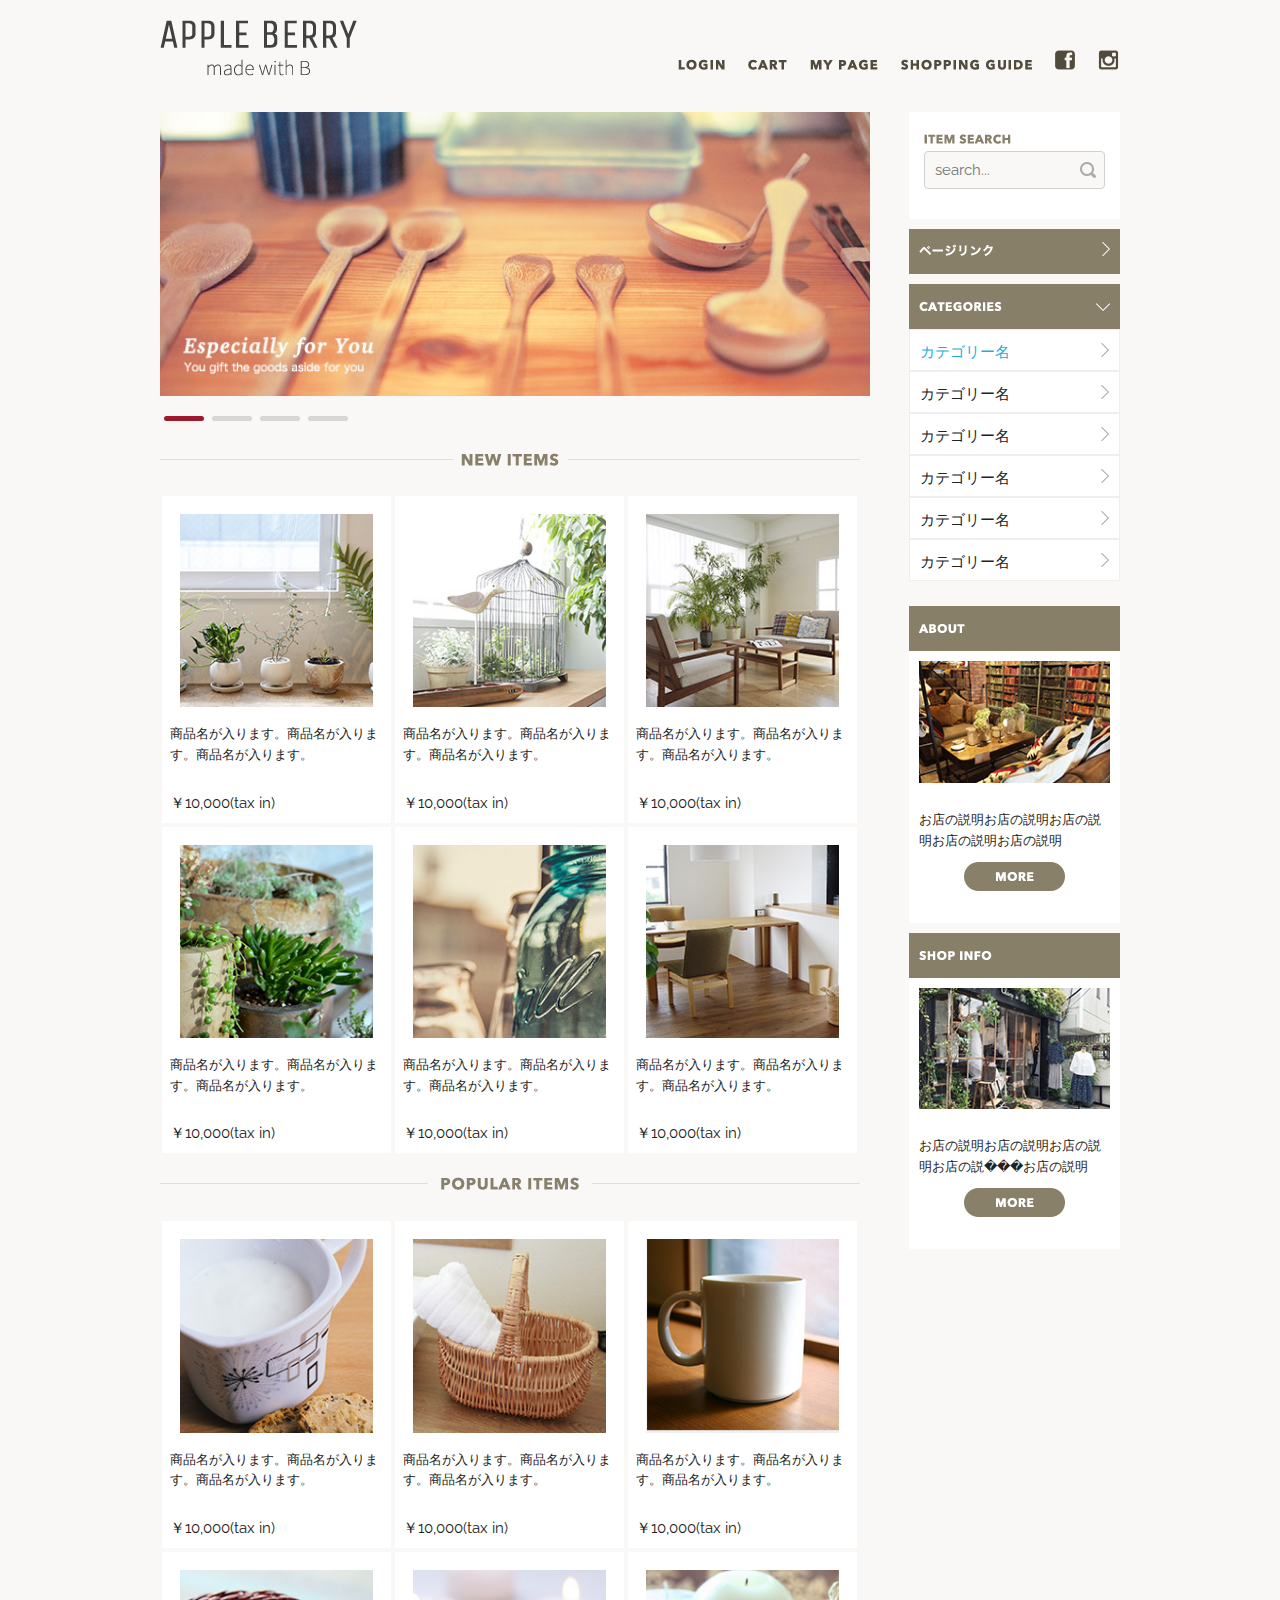
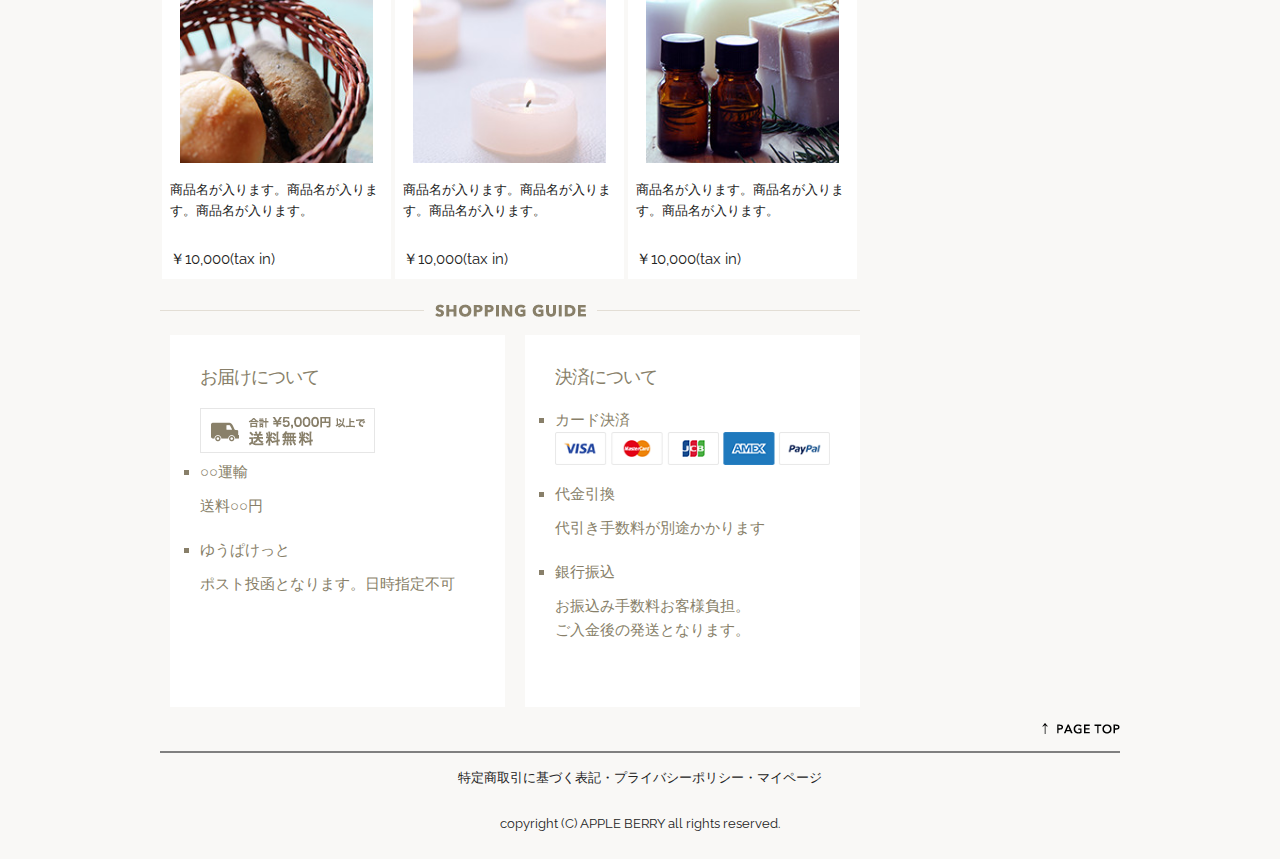
==== commit f9c27d18: "lesson9 up4" ====
--- a/index.html
+++ b/index.html
@@ -27,16 +27,7 @@
   –––––––––––––––––––––––––––––––––––––––––––––––––– -->
   <link rel="icon" type="image/png" href="images/favicon.png">
   
- <!-- Owl Carousel CSS -->  
-<link rel="stylesheet" href="owlcarousel/assets/owl.carousel.min.css">
-<link rel="stylesheet" href="owlcarousel/assets/owl.theme.default.min.css">
-
-<!-- JQ-->
-<script type="text/javascript" src="https://ajax.googleapis.com/ajax/libs/jquery/1.10.2/jquery.min.js"></script>
-<!-- Owl Carousel JS -->
-  <script src="owlcarousel/owl.carousel.min.js"></script>
-<!-- js-->
-  <script src="shopping.js"></script>
+
 
 </head>
 
@@ -92,7 +83,7 @@
       </div> <!--owl-->
       
       <div id="pc_new_items">
-         <img class="u-max-full-width" src="images/top/title_newitems.png" alt="new_items">
+         <img src="images/top/title_newitems.png" alt="new_items">
       </div>
       
      <div id="sp_new_items">
@@ -392,5 +383,18 @@
 </footer>
 
 
+ <!-- Owl Carousel CSS -->  
+<link rel="stylesheet" href="owlcarousel/assets/owl.carousel.min.css">
+<link rel="stylesheet" href="owlcarousel/assets/owl.theme.default.min.css">
+
+<!-- JQ-->
+<script type="text/javascript" src="https://ajax.googleapis.com/ajax/libs/jquery/1.10.2/jquery.min.js"></script>
+<!-- Owl Carousel JS -->
+  <script src="owlcarousel/owl.carousel.min.js"></script>
+<!-- js-->
+  <script src="shopping.js"></script>
+
+
+
 </body>
 </html>
--- a/css/shopping.css
+++ b/css/shopping.css
@@ -287,6 +287,7 @@
 #shopinfo {
   margin-top: 10px;
   margin-bottom: 10px;
+  padding: 0px 0px 25px 0px;
   background-color: #ffffff; }
 
 #shopinfo_bar {
@@ -336,7 +337,7 @@
   text-align: center; }
 
 #top_bar {
-  background-color: #d3d3d8;
+  background-color: #e8e5d9;
   padding: 10px; }
 
 @media (max-width: 550px) {
@@ -437,7 +438,7 @@
     flex-wrap: wrap; } }
 @media (max-width: 550px) {
   .itembox {
-    width: 45%; } }
+    width: 42%; } }
 @media (max-width: 550px) {
   .recent_pic1 {
     padding: 0px; } }
@@ -552,6 +553,9 @@
   width: 32%;
   display: inline-block; }
 
+.pc_addcart_pic {
+  max-width: 100%; }
+
 @media (max-width: 550px) {
   .pc_addcart {
     display: none; } }
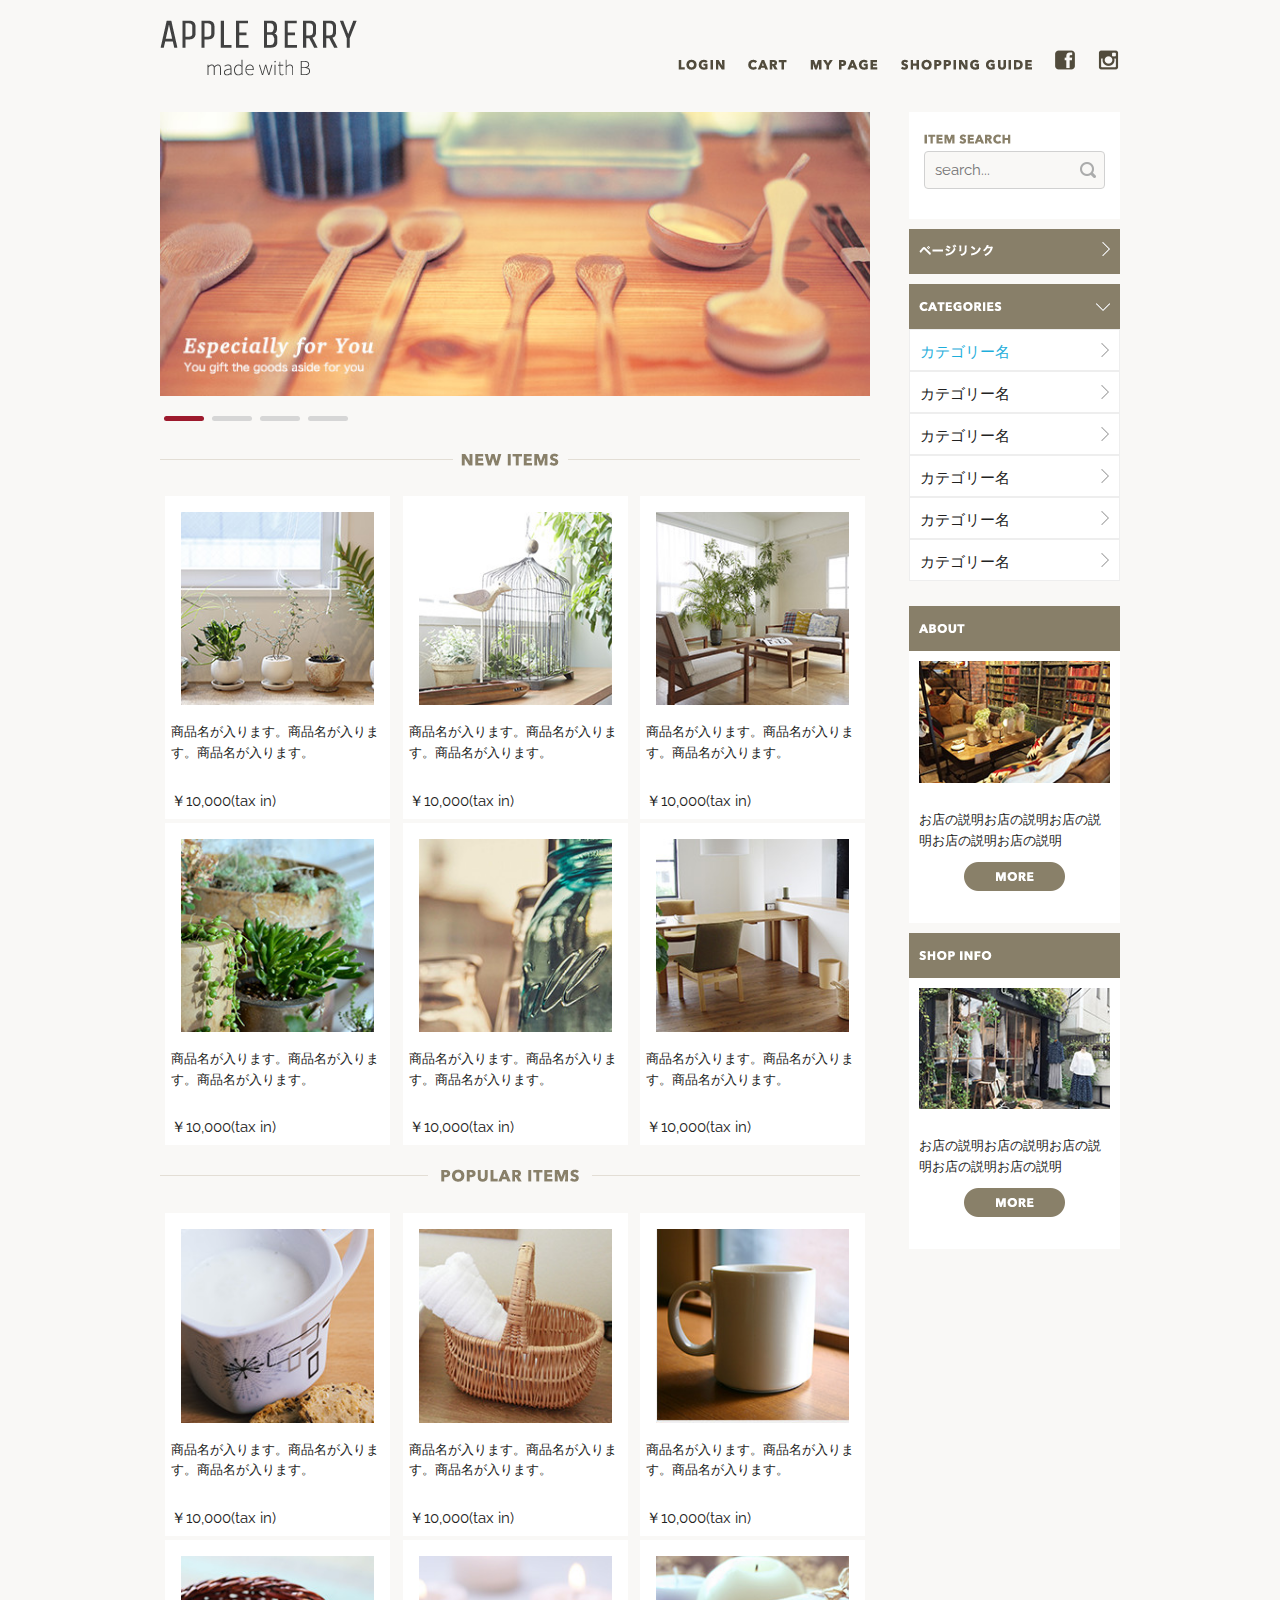
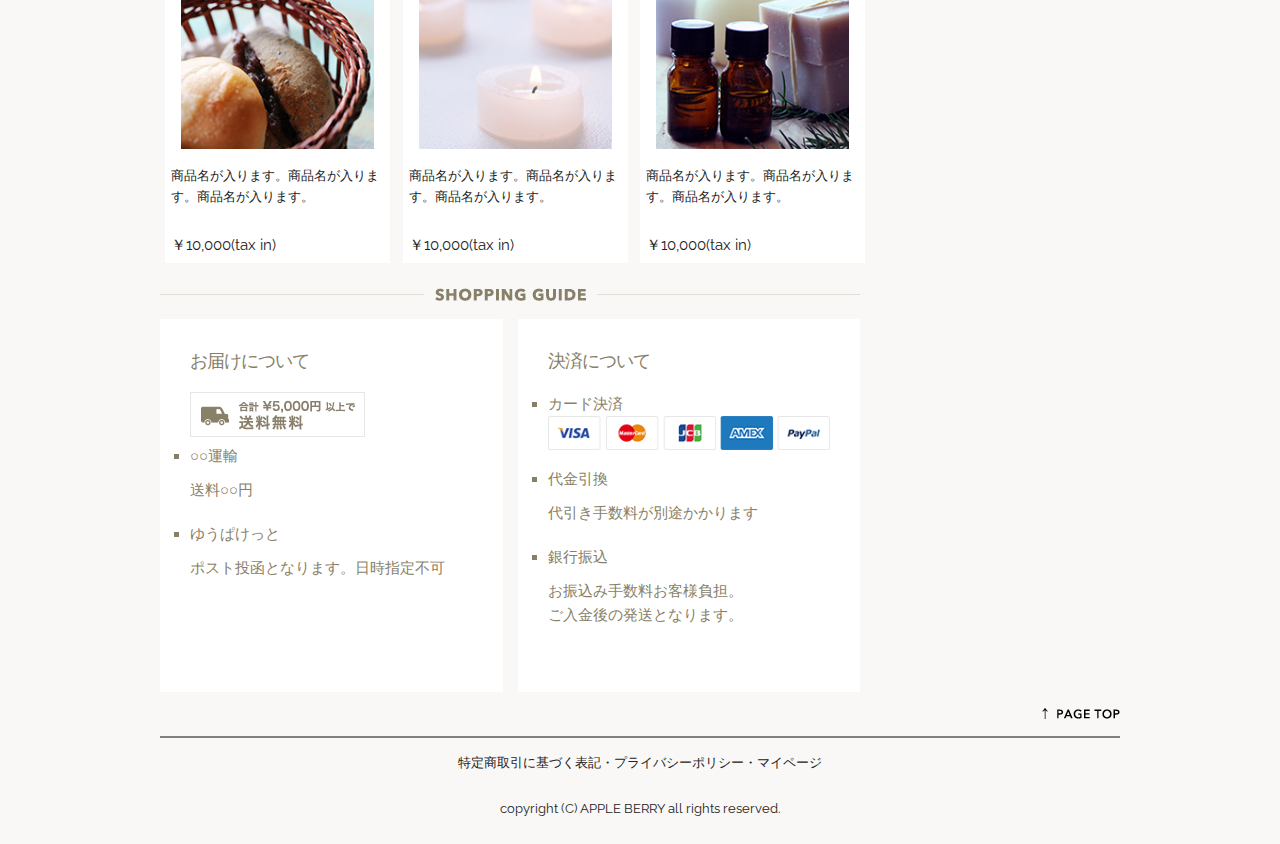
==== commit 5b00c8bf: "lesson9 up6" ====
--- a/index.html
+++ b/index.html
@@ -59,11 +59,21 @@
       </div>
       
       <div class="sp_menu">
+        
         <ul class="sp_menu_li">
-       <li class="menubar"><img src="images/top_sp/fb@2x.png" alt="facebook"></li>
-       <li class="menubar"><img src="images/top_sp/insta@2x.png" alt="instagram"></li>
-       <li class="menubar"><img src="images/top_sp/menu_icon@2x.png" alt="menu"></li>
+       <li class="menubar_sp"><img class="sp_menu_fbicon" src="images/top_sp/fb@2x.png" alt="facebook"></li>
+       <li class="menubar_sp"><img class="sp_menu_insticon" src="images/top_sp/insta@2x.png" alt="instagram"></li>
+       <li class="menubar_sp"><img class="sp_menu_menuicon" src="images/top_sp/menu_icon@2x.png" alt="menu"></li>
       </ul>
+      
+      
+      <ul class="sp_menu_toggle">
+          <li class="tog_menu"><a href=""><img class="tog_menu_pic" src="images/top/menu_login.png" alt="login"></a></li>
+          <li class="tog_menu"><a href=""><img class="tog_menu_pic" src="images/top/menu_cart.png" alt="cart"></a></li>
+          <li class="tog_menu"><a href=""><img class="tog_menu_pic" src="images/top/menu_mypage.png" alt="mypage"></a></li>
+          <li class="tog_menu"><a href=""><img class="tog_menu_pic" src="images/top/menu_guide.png" alt="guide"></a></li>
+      </ul>
+      
       </div>
       
     </div> <!-- menu-->
@@ -87,7 +97,7 @@
       </div>
       
      <div id="sp_new_items">
-         <img src="images/top_sp/title_new_item@2x.png" alt="new_items">
+         <img class="sp_newitem_pic" src="images/top_sp/title_new_item@2x.png" alt="new_items">
       </div>
       
           
@@ -154,7 +164,7 @@
           </div>
           
       <div id="sp_popular_items">
-         <img src="images/top_sp/title_popular@2x.png" alt="popular_items">
+         <img class="sp_popular_pic" src="images/top_sp/title_popular@2x.png" alt="popular_items">
       </div>
           
           
@@ -224,7 +234,7 @@
           </div>
           
       <div id="sp_shopping_guide">
-         <img src="images/top_sp/title_guide@2x.png" alt="guide">
+         <img class="sp_spguide_pic" src="images/top_sp/title_guide@2x.png" alt="guide">
       </div>
           
           
@@ -344,7 +354,7 @@
         </div>
         <div class="shoppic">
         <img class="u-max-full-width" src="images/top/shopinfo_img.jpg" alt="shopimg"></div>
-            <p class="shopp">お店の説明お店の説明お店の説明お店の説���お店の説明</p>
+            <p class="shopp">お店の説明お店の説明お店の説明お店の説明お店の説明</p>
         <div class="more">
         <img class="u-max-full-width" src="images/top/more_btn.png" alt="more"></div>
       </div>
--- a/css/shopping.css
+++ b/css/shopping.css
@@ -29,8 +29,37 @@
   list-style: none;
   text-align: center; }
 
+.sp_menu_toggle {
+  display: none; }
+
+.tog_menu {
+  list-style: none;
+  background-color: #ffffff;
+  border: 1px solid #eee;
+  margin: 0px;
+  padding: 10px 0px 10px 0px; }
+
+.sp_menu_fbicon {
+  width: 80%; }
+
+.sp_menu_insticon {
+  width: 80%; }
+
+.sp_menu_menuicon {
+  width: 80%; }
+
+.menubar_sp {
+  display: inline-block;
+  padding-left: 5px; }
+
+.tog_menu_pic {
+  margin-left: 20px; }
+
 @media (min-width: 550px) {
   .sp_menu {
+    display: none; }
+
+  .tog_menu {
     display: none; } }
 #pc_new_items {
   width: 100%;
@@ -42,15 +71,18 @@
     display: none; } }
 #sp_new_items {
   text-align: center;
-  padding-top: 20px;
-  padding-bottom: 20px; }
+  padding: 20px; }
+
+.sp_newitem_pic {
+  width: 45%; }
 
 @media (min-width: 550px) {
   #sp_new_items {
     display: none; } }
 #new_itempic_1 {
   display: flex;
-  flex-wrap: wrap; }
+  flex-wrap: wrap;
+  justify-content: space-between; }
 
 .itembox {
   width: 40%;
@@ -66,7 +98,9 @@
 @media (max-width: 550px) {
   #new_itempic_1 {
     display: flex;
-    flex-wrap: wrap; }
+    flex-wrap: wrap;
+    box-sizing: border-box;
+    justify-content: space-between; }
 
   .itembox {
     width: 40%;
@@ -95,17 +129,22 @@
   padding-top: 20px;
   padding-bottom: 20px; }
 
+.sp_popular_pic {
+  width: 45%; }
+
 @media (min-width: 550px) {
   #sp_popular_items {
     display: none; } }
 #popular_itempic_1 {
   display: flex;
-  flex-wrap: wrap; }
+  flex-wrap: wrap;
+  justify-content: space-between; }
 
 @media (max-width: 550px) {
   #popular_itempic_1 {
     display: flex;
-    flex-wrap: wrap; } }
+    flex-wrap: wrap;
+    justify-content: space-between; } }
 .popular_pic1 {
   padding: 10px; }
 
@@ -132,6 +171,9 @@
   text-align: center;
   padding-top: 20px; }
 
+.sp_spguide_pic {
+  width: 45%; }
+
 @media (min-width: 550px) {
   #sp_shopping_guide {
     display: none; } }
@@ -150,7 +192,7 @@
 .sent {
   width: 45%;
   padding: 30px;
-  margin: 10px;
+  margin: 10px 5px 10px 0px;
   background-color: #ffffff; }
 
 .pay {
@@ -170,11 +212,13 @@
 
   .sent {
     display: block;
-    width: 100%; }
+    width: 100%;
+    margin: 5px 0px 5px 0px; }
 
   .pay {
     display: block;
-    width: 100%; } }
+    width: 100%;
+    margin: 5px 0px 5px 0px; } }
 #itemserch {
   background-color: #ffffff;
   padding: 15px 15px 5px 15px;
@@ -194,6 +238,13 @@
   width: 80%;
   margin: 0px; }
 
+@media (max-width: 550px) {
+  #itemserch {
+    padding: 25px 15px 5px 15px;
+    margin: 5px 0px 5px 0px; }
+
+  .searchpic {
+    display: none; } }
 #pagelink {
   background-color: #887f69;
   height: 45px; }
@@ -350,28 +401,40 @@
   color: #808080;
   display: inline; }
 
-#top_bar_pic {
-  padding: 5px;
+#top_bar_pic_pc {
+  padding: 5px 0px 5px 0px;
   width: 100%; }
 
-@media (max-width: 550px) {
-  #top_bar_pic {
-    width: 100%; }
-
-  .topbarpic {
-    width: 100%; } }
+.topbarpic_pc {
+  width: 100%; }
+
+#top_bar_pic_sp {
+  padding: 5px 0px 5px 0px;
+  width: 100%; }
+
+.topbarpic_sp {
+  width: 100%; }
+
+@media (max-width: 550px) {
+  #top_bar {
+    padding: 10px;
+    box-sizing: border-box; }
+
+  #top_bar_pic_pc {
+    display: none; } }
+@media (min-width: 550px) {
+  #top_bar_pic_sp {
+    display: none; } }
 #list_pics_1 {
   display: flex;
-  flex-wrap: wrap; }
-
-@media (max-width: 550px) {
-  display: flex;
-  flex-wrap: wrap; }
-.itembox {
-  width: 32%;
-  margin: 5px;
-  background-color: #ffffff; }
-
+  flex-wrap: wrap;
+  justify-content: space-between; }
+
+@media (max-width: 550px) {
+  #list_pics_1 {
+    display: flex;
+    flex-wrap: wrap;
+    justify-content: space-between; } }
 .items_pic3 {
   padding: 10px; }
 
@@ -379,6 +442,7 @@
   .items_pic3 {
     padding: 0px; } }
 #nb_bar {
+  width: 100%;
   padding-top: 20px; }
 
 #next_bar {
@@ -397,7 +461,8 @@
   width: 15%;
   display: inline-block;
   padding: 10px;
-  float: right; }
+  float: right;
+  margin-right: 10px; }
 
 .back_bar_p {
   color: #ffffff;
@@ -417,28 +482,35 @@
   padding-top: 20px;
   padding-bottom: 10px; }
 
+.sp_recent_pic {
+  width: 40%; }
+
 @media (min-width: 550px) {
   #sp_recent {
     display: none; } }
 #recent_pics {
-  display: flex; }
+  display: flex;
+  justify-content: space-between; }
 
 .recent_pic1 {
   padding: 10px; }
 
 .itembox {
   width: 30%;
-  margin: 2px;
   background-color: #ffffff;
-  padding: 8px; }
+  padding: 6px;
+  margin: 2px 5px 2px 5px; }
 
 @media (max-width: 550px) {
   #recent_pics {
     display: flex;
-    flex-wrap: wrap; } }
+    flex-wrap: wrap;
+    justify-content: space-between; } }
 @media (max-width: 550px) {
   .itembox {
-    width: 42%; } }
+    width: 40%;
+    padding: 11px 13px 11px 11px;
+    margin: 2px; } }
 @media (max-width: 550px) {
   .recent_pic1 {
     padding: 0px; } }
@@ -447,6 +519,10 @@
   margin-top: 10px;
   padding: 10px; }
 
+@media (max-width: 550px) {
+  #products {
+    width: 100%;
+    padding: 0px; } }
 .proname {
   font-size: 18px;
   font-size: 1.8rem;
@@ -484,6 +560,14 @@
   cursor: pointer;
   width: 80%; }
 
+@media (max-width: 550px) {
+  #list_img {
+    width: 100%;
+    justify-content: space-between; }
+
+  .promenu {
+    list-style: none;
+    width: 18%; } }
 .cs_table {
   width: 100%;
   border-collapse: collapse; }
